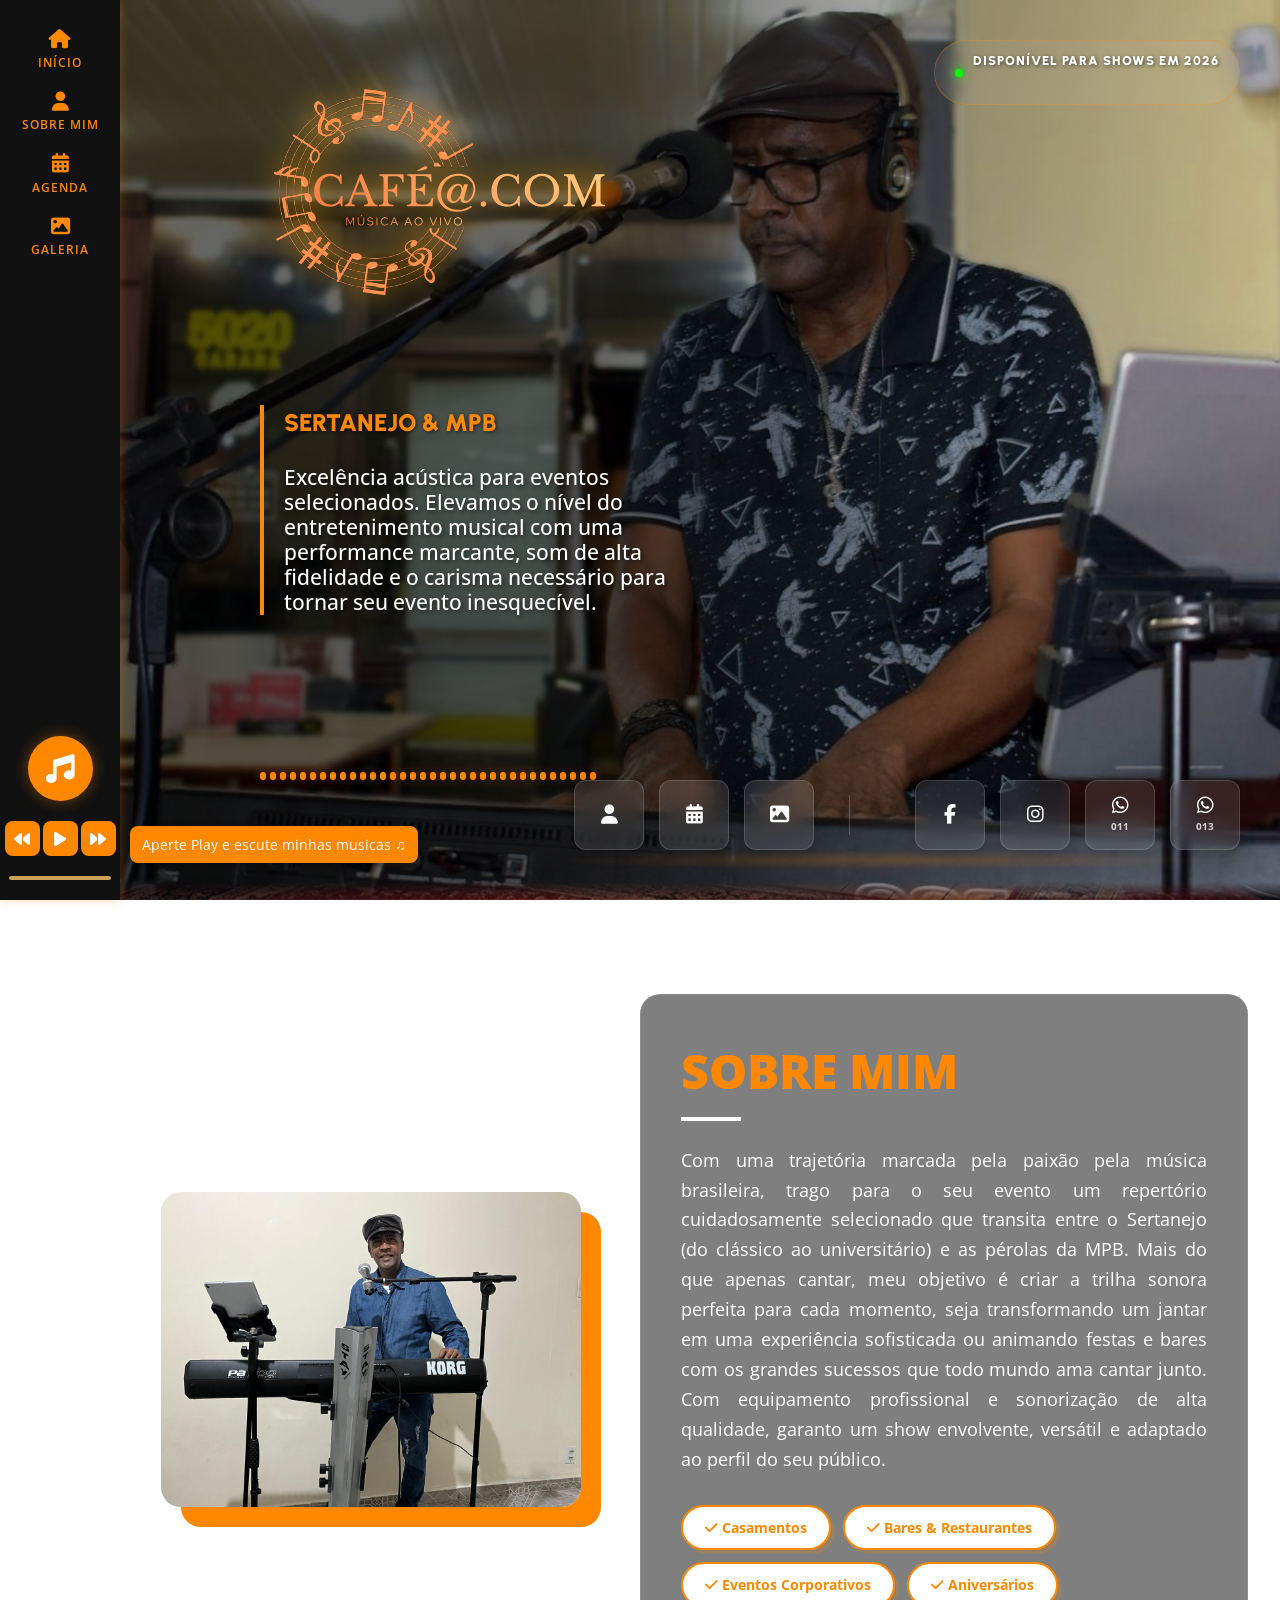
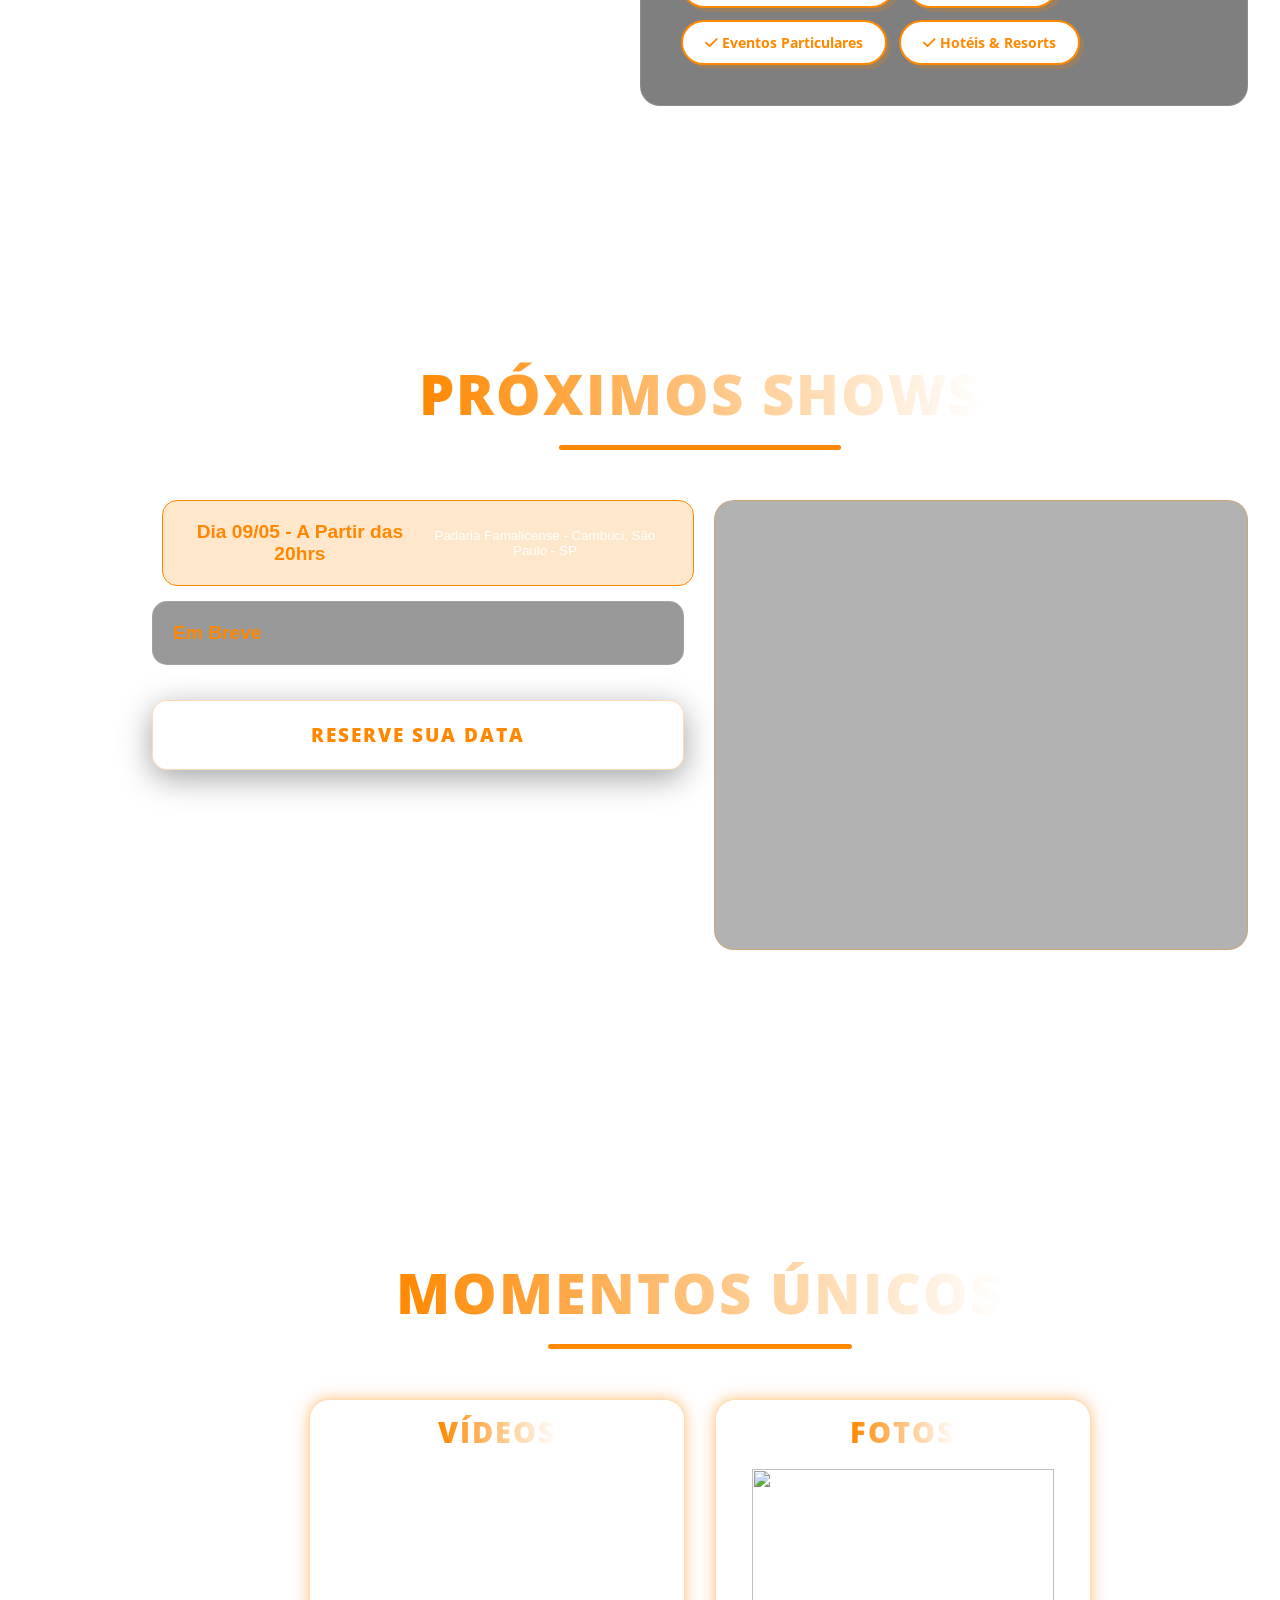
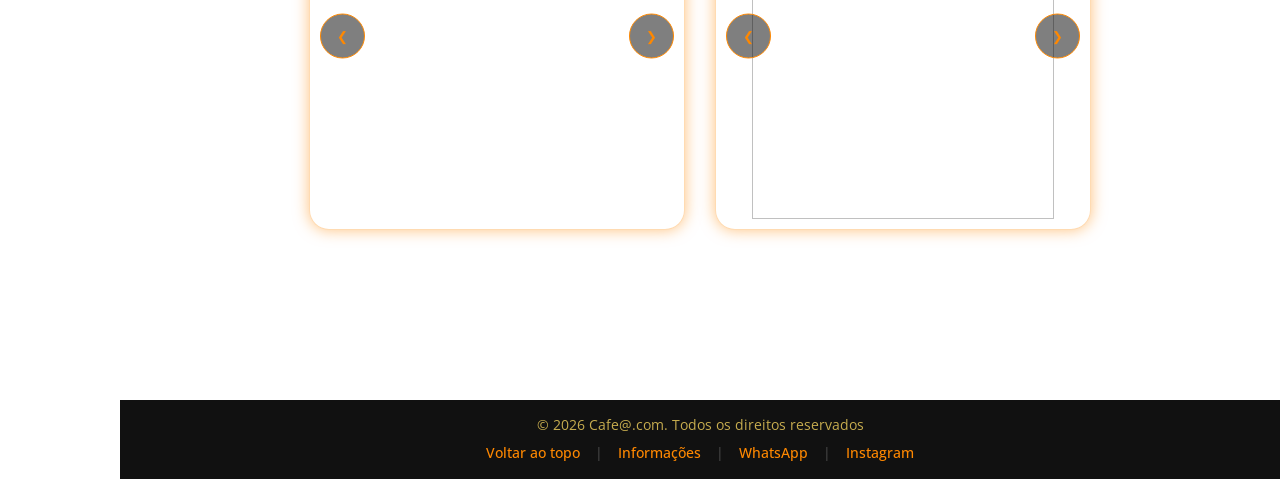
==== index.html @ 6bccb58b "Novo evento map" ====
<!doctype html>
<html lang="pt-br">
  <head>
    <meta charset="UTF-8" />
    <meta name="viewport" content="width=device-width, initial-scale=1.0" />

    <link
      rel="stylesheet"
      href="https://cdnjs.cloudflare.com/ajax/libs/font-awesome/6.5.0/css/all.min.css"
    />
    <link
      href="https://fonts.googleapis.com/css2?family=Open+Sans&family=Playfair+Display:wght@700&display=swap"
      rel="stylesheet"
    />
    <link
      href="https://fonts.googleapis.com/css2?family=Urbanist:wght@400;700&display=swap"
      rel="stylesheet"
    />
    <link rel="stylesheet" href="a.css" />
    <title>Cafe@.com</title>
  </head>

  <body>
    <button
      class="hamburger"
      onclick="document.querySelector('.sidebar').classList.toggle('active')"
    >
      <i class="fas fa-bars"></i>
    </button>

    <div class="message-balloon" id="musicMessage">
      Aperte Play e escute minhas musicas ♫
    </div>

    <nav class="sidebar">
      <ul>
        <li>
          <a href="#hero" class="nav-inicio"
            ><i class="fas fa-home icon"></i><span class="text">Início</span></a
          >
        </li>
        <li>
          <a href="#sobre" class="nav-sobre"
            ><i class="fas fa-user icon"></i
            ><span class="text">Sobre mim</span></a
          >
        </li>
        <li>
          <a href="#agenda" class="nav-agenda"
            ><i class="fas fa-calendar-alt icon"></i
            ><span class="text">Agenda</span></a
          >
        </li>
        <li>
          <a href="#galeria" class="nav-galeria"
            ><i class="fas fa-image icon"></i
            ><span class="text">Galeria</span></a
          >
        </li>
      </ul>

      <div class="nav-player">
        <div class="music-indicator" onclick="togglePlayer()">
          <div id="musicBall" class="ball">
            <i class="fas fa-music"></i>
          </div>
        </div>
      </div>

      <div id="playerContainer">
        <audio id="player"></audio>
        <div class="controls">
          <button onclick="prevSong()"><i class="fas fa-backward"></i></button>
          <button id="playPauseBtn" onclick="playPause()">
            <i class="fas fa-play"></i>
          </button>
          <button onclick="nextSong()"><i class="fas fa-forward"></i></button>
        </div>
        <div class="progress">
          <div id="progress-bar" class="progress-bar"></div>
        </div>
      </div>
    </nav>

    <section id="hero" class="hero">
      <div id="titulo">
        <img src="Logo/1.svg" alt="Cafe@.com Logo" />
      </div>

      <div class="hero-tagline">
        <p>SERTANEJO & MPB</p>
        <span
          >Excelência acústica para eventos selecionados. Elevamos o nível do
          entretenimento musical com uma performance marcante, som de alta
          fidelidade e o carisma necessário para tornar seu evento
          inesquecível.</span
        >
      </div>

      <div class="status-card">
        <span class="status-dot"></span>
        <p>Disponível para shows em 2026</p>
      </div>

      <div class="visualizer-container">
        <div class="bar"></div>
        <div class="bar"></div>
        <div class="bar"></div>
        <div class="bar"></div>
        <div class="bar"></div>
        <div class="bar"></div>
        <div class="bar"></div>
        <div class="bar"></div>
        <div class="bar"></div>
        <div class="bar"></div>
        <div class="bar"></div>
        <div class="bar"></div>
        <div class="bar"></div>
        <div class="bar"></div>
        <div class="bar"></div>
        <div class="bar"></div>
        <div class="bar"></div>
        <div class="bar"></div>
        <div class="bar"></div>
        <div class="bar"></div>
        <div class="bar"></div>
        <div class="bar"></div>
        <div class="bar"></div>
        <div class="bar"></div>
        <div class="bar"></div>
        <div class="bar"></div>
        <div class="bar"></div>
        <div class="bar"></div>
        <div class="bar"></div>
        <div class="bar"></div>
        <div class="bar"></div>
        <div class="bar"></div>
        <div class="bar"></div>
        <div class="bar"></div>
      </div>

      <div class="hero-text"></div>
      <div class="overlay"></div>

      <div class="hero-nav-container">
        <div class="nav-group">
          <div class="nav-item">
            <span class="nav-tooltip">Conheça minha trajetória</span>
            <a href="#sobre" class="glass-btn"><i class="fas fa-user"></i></a>
          </div>
          <div class="nav-item">
            <span class="nav-tooltip">Confira as próximas datas</span>
            <a href="#agenda" class="glass-btn"
              ><i class="fas fa-calendar-alt"></i
            ></a>
          </div>
          <div class="nav-item">
            <span class="nav-tooltip">Veja fotos e vídeos</span>
            <a href="#galeria" class="glass-btn"
              ><i class="fas fa-image"></i
            ></a>
          </div>
        </div>

        <div class="nav-divider"></div>

        <div class="nav-group">
          <div class="nav-item">
            <span class="nav-tooltip">Acompanhe no Facebook</span>
            <a
              href="https://www.facebook.com/arlon.soares"
              target="_blank"
              rel="noopener noreferrer"
              class="glass-btn"
              ><i class="fab fa-facebook-f"></i
            ></a>
          </div>
          <div class="nav-item">
            <span class="nav-tooltip">Siga no Instagram</span>
            <a
              href="https://www.instagram.com/arlonsoares"
              target="_blank"
              rel="noopener noreferrer"
              class="glass-btn"
              ><i class="fab fa-instagram"></i
            ></a>
          </div>
          <div class="nav-item">
            <span class="nav-tooltip">Fale comigo SP </span>
            <a
              href="https://wa.me/5511982736545?text=Olá!%20Gostaria%20de%20solicitar%20um%20orçamento%20para%20contratar%20seus%20serviços%20musicais."
              target="_blank"
              rel="noopener noreferrer"
              class="glass-btn"
              ><i class="fab fa-whatsapp"></i>
              <span class="btn-label">011</span>
            </a>
          </div>
          <div class="nav-item">
            <span class="nav-tooltip">Fale comigo Baixada</span>
            <a
              href="https://wa.me/5513981945553?text=Olá!%20Gostaria%20de%20solicitar%20um%20orçamento%20para%20contratar%20seus%20serviços%20musicais."
              target="_blank"
              rel="noopener noreferrer"
              class="glass-btn"
            >
              <i class="fab fa-whatsapp"></i>
              <span class="btn-label">013</span>
            </a>
          </div>
        </div>
      </div>
    </section>

    <section id="sobre" class="info">
      <div class="info-container">
        <div class="info-image">
          <img src="Imagens/Cantor.jpg" alt="Cantor Café@.com" />
        </div>
        <div class="info-glass-card">
          <h2>Sobre mim</h2>
          <p>
            Com uma trajetória marcada pela paixão pela música brasileira, trago
            para o seu evento um repertório cuidadosamente selecionado que
            transita entre o Sertanejo (do clássico ao universitário) e as
            pérolas da MPB. Mais do que apenas cantar, meu objetivo é criar a
            trilha sonora perfeita para cada momento, seja transformando um
            jantar em uma experiência sofisticada ou animando festas e bares com
            os grandes sucessos que todo mundo ama cantar junto. Com equipamento
            profissional e sonorização de alta qualidade, garanto um show
            envolvente, versátil e adaptado ao perfil do seu público.
          </p>
          <div class="especialidades">
            <span><i class="fas fa-check"></i> Casamentos</span>
            <span><i class="fas fa-check"></i> Bares & Restaurantes</span>
            <span><i class="fas fa-check"></i> Eventos Corporativos</span>
            <span><i class="fas fa-check"></i> Aniversários</span>
            <span><i class="fas fa-check"></i> Eventos Particulares</span>
            <span><i class="fas fa-check"></i> Hotéis & Resorts</span>
          </div>
        </div>
      </div>
    </section>

    <section class="agenda" id="agenda">
      <h2 class="agenda-title">PRÓXIMOS SHOWS</h2>

      <div class="agenda-container">
        <div class="agenda-list">
          <button
            class="agenda-item active"
            data-link="https://www.google.com/maps/embed?pb=!1m18!1m12!1m3!1d1389.935996954663!2d-46.619907698147564!3d-23.56363184233597!2m3!1f0!2f0!3f0!3m2!1i1024!2i768!4f13.1!3m3!1m2!1s0x94ce596d1fb8c293%3A0x81d35b0a0feca2bb!2sPadaria%20Famalicense!5e1!3m2!1spt-BR!2sbr!4v1777992360953!5m2!1spt-BR!2sbr"
          >
            <span class="date">Dia 09/05 - A Partir das 20hrs</span>
            <span class="location">Padaria Famalicense - Cambuci, São Paulo - SP</span>
          </button>

          <button
            class="agenda-item"
            data-link=""
          >
            <span class="date">Em Breve</span>
            <span class="location"></span>
          </button>

          <a
            href="https://wa.me/5511982736545?text=Olá!%20Vi%20sua%20agenda%20no%20site%20e%20gostaria%20de%20verificar%20sua%20disponibilidade%20para%20um%20evento."
            target="_blank"
            class="agenda-cta-btn"
          >
            Reserve sua Data
          </a>
        </div>

        <div class="agenda-map">
          <iframe
            id="map-frame"
            src="https://www.google.com/maps/embed?pb=!1m18!1m12!1m3!1d18997.89125997588!2d-46.468151!3d-24.032787!2m3!1f0!2f0!3f0!3m2!1i1024!2i768!4f13.1!3m3!1m2!1s0x94ce21760bbf6ab1%3A0xf722b6f65046d5f0!2sGL%20Fernandes!5e1!3m2!1spt-BR!2sbr!4v1777788235040!5m2!1spt-BR!2sbr"
            style="border: 0"
            allowfullscreen=""
            loading="lazy"
          >
          </iframe>
        </div>
      </div>
    </section>

    <section class="galeria" id="galeria">
      <h2 class="agenda-title">Momentos Únicos</h2>

      <div class="galeria-grid">
        <div class="carrossel-container">
          <h3>VÍDEOS</h3>
          <div class="carrossel-track" id="track-video">
            <div class="carrossel-item video-desktop-only">
              <iframe
                src="https://www.youtube.com/embed/hVpp-ootDv0?si=l58WcOzMDt8F-OZq"
                frameborder="0"
                allowfullscreen
              ></iframe>
            </div>
            <div class="carrossel-item video-desktop-only">
              <iframe
                src="https://www.youtube.com/embed/64ComDPdqp0?si=1mvN6Bg63kR-w5bB"
                frameborder="0"
                allowfullscreen
              ></iframe>
            </div>
            <div class="carrossel-item">
              <iframe
                src="https://www.youtube.com/embed/qhejgdStIhY?si=qPfWKxad8-wcPmRF"
                frameborder="0"
                allowfullscreen
              ></iframe>
            </div>
            <div class="carrossel-item">
              <iframe
                src="https://www.youtube.com/embed/Y5U0m1WNmGI?si=GsxXTRyaPkW-9xpN"
                frameborder="0"
                allowfullscreen
              ></iframe>
            </div>
            <div class="carrossel-item">
              <iframe
                src="https://www.youtube.com/embed/lHc3K1RBdFM?si=PEKR1ELMGYOVPfDC"
                frameborder="0"
                allowfullscreen
              ></iframe>
            </div>
            <div class="carrossel-item">
              <iframe
                src="https://www.youtube.com/embed/qPFivm3_5Mk?si=oiyy3XondAfKkxsA"
                frameborder="0"
                allowfullscreen
              ></iframe>
            </div>
            <div class="carrossel-item">
              <iframe
                src="https://www.youtube.com/embed/WBEyxAiV0u8?si=IjIMvCYUTJpN2_lk"
                frameborder="0"
                allowfullscreen
              ></iframe>
            </div>
            <div class="carrossel-item">
              <iframe
                src="https://www.youtube.com/embed/IpuNNSVgRrI?si=Kgn5zTZxAXwkn-7e"
                frameborder="0"
                allowfullscreen
              ></iframe>
            </div>
          </div>
          <button class="prev" onclick="moveVideo(-1)">❮</button>
          <button class="next" onclick="moveVideo(1)">❯</button>
        </div>
        <div class="carrossel-container">
          <h3>FOTOS</h3>
          <div class="carrossel-track" id="track-foto">
            <div class="carrossel-item">
              <img src="https://i.ibb.co/nsH439tD/1-2.jpg" />
            </div>
            <div class="carrossel-item">
              <img src="https://i.ibb.co/j9RQRMS8/Cantor.jpg" />
            </div>
            <div class="carrossel-item">
              <img src="https://i.ibb.co/whqmRdCY/2.jpg" />
            </div>
            <div class="carrossel-item">
              <img src="https://i.ibb.co/p6wRZGmz/IMG-20260326-WA0026.jpg" />
            </div>
            <div class="carrossel-item">
              <img src="https://i.ibb.co/hxgWjRc2/IMG-20260326-WA0036.jpg" />
            </div>
            <div class="carrossel-item">
              <img src="https://i.ibb.co/yBp0pWCM/IMG-20260326-WA0042.jpg" />
            </div>
            <div class="carrossel-item">
              <img src="https://i.ibb.co/Zpwbzd1q/IMG-20260329-WA0009.jpg" />
            </div>
            <div class="carrossel-item">
              <img src="https://i.ibb.co/Y4MZnNRr/IMG-20260326-WA0016.jpg" />
            </div>
            <div class="carrossel-item">
              <img src="https://i.ibb.co/JFvvJPk8/IMG-20260326-WA0033.jpg" />
            </div>
            <div class="carrossel-item">
              <img src="https://i.ibb.co/hRZdnX78/DSC-0016.jpg" />
            </div>
          </div>

          <button class="prev" onclick="moveFoto(-1)">❮</button>
          <button class="next" onclick="moveFoto(1)">❯</button>
        </div>
      </div>
    </section>

    <footer class="footer">
      <p>&copy; 2026 Cafe@.com. Todos os direitos reservados</p>
      <div class="footer-links">
        <a href="#hero">Voltar ao topo</a>
        <a href="#sobre">Informações</a>
        <a
          href="https://wa.me/5511982736545?text=Olá!%20Gostaria%20de%20solicitar%20um%20orçamento%20para%20contratar%20seus%20serviços%20musicais."
          target="_blank"
          rel="noopener noreferrer"
          >WhatsApp</a
        >
        <a
          href="https://www.instagram.com/arlonsoares"
          target="_blank"
          rel="noopener noreferrer"
        >
          Instagram</a
        >
      </div>
    </footer>

    <a href="#hero" class="back-to-top" id="backToTop">
      <i class="fas fa-arrow-up"></i>
      <span class="back-text">Início</span>
    </a>

    <script src="a.js"></script>
    <script>
      function togglePlayer() {
        const container = document.getElementById("playerContainer");
        container.style.display =
          container.style.display === "block" ? "none" : "block";
      }
    </script>
  </body>
</html>
---- a.css ----
/* ============================================================
   1. RESET E CONFIGURAÇÕES GERAIS
   (Margens, fontes do corpo, cores globais)
   ============================================================ */
* {
  margin: 0;
  padding: 0;
  box-sizing: border-box;
}

body {
  margin: 0;
  padding: 0;
  background: url("../Imagens/Fundo.png") no-repeat top center fixed;
  background-size: cover;
  overflow-x: hidden;
  font-family: "Open Sans", sans-serif;
  font-size: 16px;
  line-height: 1.5;
  z-index: 99;
}

/* ============================================================
   2. CABEÇALHO (HEADER) E NAVEGAÇÃO
   (Logo, menus, links da navbar)
   ============================================================ */

.hero {
  height: 100vh;
  margin-top: 0 !important; 
  margin-left: 120px;
  background: url("../Imagens/1.2.JPG") no-repeat center center;
  background-size: cover;
  display: flex;
  justify-content: center;
  align-items: center;
  position: relative;
  z-index: 10;
  -webkit-mask-image: linear-gradient(
    to bottom,
    rgba(0, 0, 0, 0.5) 80%,
    transparent 100%
  );
  mask-image: linear-gradient(to bottom, black 98%, transparent 100%);
}

.hero-nav-container {
  position: absolute;
  bottom: 50px;
  right: 40px;
  display: flex;
  align-items: center;
  gap: 20px;
  z-index: 20;
  left: auto;
  transform: none;
}

.hero-nav-container::after {
  content: "";
  position: absolute;
  bottom: -20px;
  width: 100%;
  height: 20px;
  background: radial-gradient(
    ellipse at center,
    rgba(255, 136, 0, 0.2) 0%,
    transparent 70%
  );
  z-index: -1;
}

.nav-group {
  display: flex;
  gap: 15px;
  margin-left: 30px;
}

.nav-divider {
  width: 1px;
  height: 40px;
  background: rgba(255, 255, 255, 0.2);
  margin: 0 15px;
  pointer-events: none;
}

.nav-item {
  position: relative;
  display: flex;
  justify-content: center;
  align-items: center;
}

.nav-tooltip {
  position: absolute;
  bottom: 85px;
  background: rgba(0, 0, 0, 0.7);
  color: #fff;
  padding: 5px 12px;
  border-radius: 5px;
  font-size: 0.9rem;
  font-weight: 600;
  white-space: nowrap;
  opacity: 0;
  transition: all 0.3s ease;
  pointer-events: none;
  border: 1px solid rgba(255, 136, 0, 0.5);
}

.nav-item:hover .nav-tooltip {
  opacity: 1;
  transform: translateY(-10px);
}

.glass-btn {
  width: 70px;
  height: 70px;
  display: flex !important;
  flex-direction: column;
  gap: 4px;
  justify-content: center;
  align-items: center;
  background: rgba(255, 255, 255, 0.1) !important;
  backdrop-filter: blur(12px);
  -webkit-backdrop-filter: blur(12px);
  border: 1px solid rgba(255, 255, 255, 0.15);
  box-shadow: 0 4px 15px rgba(0, 0, 0, 0.2);
  border-radius: 12px;
  color: #fff;
  text-decoration: none;
  font-size: 1.2rem;
  transition: all 0.4s cubic-bezier(0.175, 0.885, 0.32, 1.275);
  position: relative;
  z-index: 99;
  backface-visibility: hidden;
  perspective: 1000px;
  -webkit-font-smoothing: antialiased;
  transform: translateZ(0);
}

.glass-btn:hover {
  background: rgba(255, 136, 0, 0.3) !important;
  border-color: #ff8800;
  color: #ff8800;
  transform: scale(1.1) translateY(-5px);
  box-shadow: 0 10px 20px rgba(0, 0, 0, 0.4);
}

.btn-label {
  font-size: 10px;
  font-weight: bold;
  color: rgba(255, 255, 255, 0.8);
  text-transform: uppercase;
}

.glass-btn i {
  font-size: 1.2rem;
}

.status-card {
  position: absolute;
  top: 40px;
  right: 40px;
  background: rgba(255, 255, 255, 0.05);
  backdrop-filter: blur(10px);
  padding: 10px 20px;
  border-radius: 50px;
  border: 1px solid rgba(255, 136, 0, 0.3);
  display: flex;
  align-items: center;
  gap: 10px;
  z-index: 20;
}

.status-dot {
  width: 8px;
  height: 8px;
  background: #00ff00;
  border-radius: 50%;
  box-shadow: 0 0 10px #00ff00;
}

.status-card p {
  color: #fff;
  font-size: 0.8rem;
  margin: 0;
  text-transform: uppercase;
  letter-spacing: 1px;
}

.hero-tagline {
  max-width: 450px;
  position: absolute;
  top: 45%;
  left: 140px;
  z-index: 20;
  border-left: 4px solid #ff8800;
  padding-left: 20px;
}

.hero-tagline p {
  font-family: "Playfair Display", serif;
  font-size: 1.5rem;
  color: #ff8800;
  margin: 0;
  font-weight: 700;
}

.hero-tagline span {
  font-size: 1.3rem;
  color: #ffffff;
  line-height: 1.2 !important;
  font-weight: 500;
  margin-top: 5px;
  display: block;
  text-align: left;
  text-shadow: 2px 2px 4px rgba(0, 0, 0, 0.5);
}

.visualizer-container {
  position: absolute;
  left: 140px;
  bottom: 120px;
  display: flex;
  align-items: flex-end;
  gap: 4px;
  height: 80px;
  z-index: 0;
}

.bar {
  width: 6px;
  height: 8px;
  background: #ff8800;
  border-radius: 3px;
  transition: height 0.15s ease;
  box-shadow: 0 0 10px rgba(255, 136, 0, 0.3);
}

@keyframes bounce {
  from {
    height: 5px;
  }
  to {
    height: 40px;
  }
}

#titulo {
  position: absolute;
  left: 140px;
  top: 0px;
  z-index: 10;
  width: clamp(280px, 30vw, 500px);
  height: auto;
  margin-top: 0;
  animation: aparecertitulo 2s ease-in-out forwards;
}

#titulo img {
  width: 100%;
  height: auto;
}

@keyframes aparecertitulo {
  0% {
    opacity: 0;
    transform: scale(0.9) translateY(20px);
    filter: drop-shadow(0 0 0px orange);
  }
  100% {
    opacity: 1;
    transform: scale(1) translateY(0);
    filter: drop-shadow(0 0 15px orange);
  }
}

.hero h1 {
  font-family: "Urbanist", sans-serif;
  font-weight: 900;
  font-size: 3rem;
  margin-bottom: 1rem;
  text-shadow: 2px 2px 6px rgba(0, 0, 0, 0.7);
  color: #f4d35e;
}

.hero p {
  font-family: "Urbanist", sans-serif;
  font-weight: 900;
  margin-bottom: 1.5rem;
  text-shadow: 1px 1px 4px rgba(0, 0, 0, 0.6);
}

.hero-text {
  position: relative;
  max-width: 600px;
  padding: 2rem;
  text-align: left;
}

.hero::before {
  content: "";
  position: absolute;
  inset: 0;
  background: linear-gradient(
    to right,
    rgba(0, 0, 0, 0.6) 40%,
    rgba(0, 0, 0, 0) 100%
  );
}

.hero .overlay {
  position: relative;
  max-width: 600px;
  padding: 2rem;
  text-align: left;
}

.sidebar {
  position: fixed;
  top: 0;
  left: 0px;
  width: 120px;
  height: 100vh;
  background: #111;
  z-index: 100;
  display: flex;
  flex-direction: column;
  padding: 20px 0;
  animation: pulseGlow 1s infinite alternate;
  box-sizing: border-box;
  box-shadow: 0 0 10px rgba(255, 136, 0, 0.3);
  transition: all 0.5s ease;
  z-index: 1000 !important;
}

.sidebar ul {
  list-style: none;
  padding: 0;
  margin: 0;
  flex: 1;
  display: flex;
  flex-direction: column;
  justify-content: flex-start;
}

.sidebar li {
  margin: 0px 0;
}

.sidebar a {
  text-decoration: none;
  font-weight: 600;
  font-size: 0.9rem;
  color: #ff8800;
  display: flex;
  flex-direction: column;
  align-items: center;
  gap: 5px;
  padding: 10px 5px;
  transition: all 0.3s ease;
  text-align: center;
}

.sidebar a:hover {
  background: rgba(255, 136, 0, 0.1);
  color: #ffaa33;
}

.sidebar a:hover .icon,
.sidebar a:hover .text {
  transform: scale(1.1);
}

.icon {
  font-size: 1.2rem;
  transition: transform 0.3s ease;
}

.text {
  font-size: 0.75rem;
  text-transform: uppercase;
  letter-spacing: 1px;
}

.nav-player {
  display: flex;
  flex-direction: column;
  align-items: center;
  gap: 20px;
  padding: 20px 10px;
}

.visualizer-container {
  position: absolute;
  left: 140px;
  bottom: 120px;
  display: flex;
  align-items: flex-end;
  gap: 4px;
  height: 80px;
  z-index: 15;
}

.bar {
  width: 6px;
  height: 8px;
  background: #ff8800;
  border-radius: 3px;
  transition: height 0.15s ease;
}

/* ============================================================
   3. CONTEÚDO PRINCIPAL (MAIN / SECTIONS)
   (Banners, seções de texto, imagens do meio)
   ============================================================ */

.message-balloon {
  position: fixed;
  left: 130px;
  bottom: 37px;
  background: #ff8800;
  color: #fff;
  padding: 8px 12px;
  border-radius: 8px;
  font-size: 14px;
  box-shadow: 0 2px 6px rgba(0, 0, 0, 0.3);
  transition: opacity 0.3s ease;
  z-index: 11;
}

.message-balloon.hidden {
  opacity: 0;
  pointer-events: none;
}

.info,
.agenda,
.galeria {
  min-height: 100vh;
  margin-left: 120px;
  display: flex;
  flex-direction: column;
  justify-content: center;
  align-items: center;
  text-align: center;
  padding: 4rem 2rem;
  box-sizing: border-box;
  background: transparent;
}

.message-balloon {
  position: fixed;
  left: 130px;
  bottom: 37px;
  background: #ff8800;
  color: #fff;
  padding: 8px 12px;
  border-radius: 8px;
  z-index: 11;
}

.status-card {
  position: absolute;
  top: 40px;
  right: 40px;
  background: rgba(255, 255, 255, 0.05);
  backdrop-filter: blur(10px);
  padding: 10px 20px;
  border-radius: 50px;
  border: 1px solid rgba(255, 136, 0, 0.3);
}

.info-container {
  display: flex;
  flex-direction: row;
  align-items: center;
  gap: 50px;
  max-width: 1100px;
  width: 100%;
}

.info-image {
  flex: 1;
  display: flex;
  justify-content: center;
}

.info-image img {
  width: 100%;
  max-width: 420px;
  height: auto;
  border-radius: 20px;
  box-shadow: 20px 20px 0px #ff8800;
  display: block;
  object-fit: cover;
  transition: transform 0.3s ease;
}

.info-image img:hover {
  transform: scale(1.02);
}

.info-glass-card {
  flex: 1.2;
  text-align: left;
  padding: 40px;
  background: rgba(0, 0, 0, 0.5);
  backdrop-filter: blur(12px);
  -webkit-backdrop-filter: blur(12px);
  border-radius: 20px;
  border: 1px solid rgba(255, 255, 255, 0.1);
}

.info-glass-card h2 {
  font-size: 3rem;
  color: #ff8800;
  margin-bottom: 10px;
  font-weight: 800;
  text-transform: uppercase;
}

.info-glass-card h2::after {
  content: "";
  display: block;
  width: 60px;
  height: 4px;
  background: #fff;
  margin-top: 10px;
}

.info-glass-card p {
  font-size: 1.1rem;
  line-height: 1.7;
  color: #ffffff;
  margin-top: 25px;
  margin-bottom: 30px;
  font-weight: 400;
  text-align: justify;
}

.especialidades {
  display: flex;
  flex-wrap: wrap;
  gap: 12px;
}

.especialidades span {
  background: #fff;
  padding: 10px 22px;
  border-radius: 50px;
  font-size: 0.9rem;
  font-weight: bold;
  color: #ff8800;
  border: 2px solid #ff8800;
  box-shadow: 4px 4px 0px rgba(255, 136, 0, 0.2);
  transition: 0.3s;
  cursor: default;
}

.especialidades span:hover {
  background: #ff8800;
  color: #fff;
  transform: translateY(-3px);
}

.agenda-title {
  font-size: 3.5rem;
  font-weight: 900;
  text-transform: uppercase;
  background: linear-gradient(to right, #ff8800, #fff, #ff8800);
  background-size: 200% auto;
  -webkit-background-clip: text;
  -webkit-text-fill-color: transparent;
  animation: shine 4s linear infinite;
  text-align: center;
  margin-bottom: 50px;
  letter-spacing: 2px;
}

.agenda-title::after {
  content: "";
  display: block;
  width: 50%;
  height: 5px;
  background: #ff8800;
  margin: 10px auto 0;
  border-radius: 10px;
}

.agenda-container {
  display: flex;
  flex-direction: row;
  align-items: flex-start;
  gap: 30px;
  width: 100%;
  max-width: 1200px;
  margin: 0 auto;
}

.agenda-list {
  flex: 1;
  display: flex;
  flex-direction: column;
  gap: 15px;
}

.agenda-item {
  background: rgba(0, 0, 0, 0.4);
  backdrop-filter: blur(10px);
  border: 1px solid rgba(255, 255, 255, 0.1);
  border-radius: 15px;
  padding: 20px;
  display: flex;
  justify-content: space-between;
  align-items: center;
  cursor: pointer;
  transition: 0.3s;
  color: white;
  width: 100%;
}

.agenda-item:hover,
.agenda-item.active {
  background: rgba(255, 136, 0, 0.2);
  border-color: #ff8800;
  transform: translateX(10px);
}

.agenda-item .date {
  color: #ff8800;
  font-weight: bold;
  font-size: 1.2rem;
}

.agenda-footer {
  border: 1px dashed #ff8800;
  padding: 15px;
  border-radius: 15px;
  text-align: center;
  color: #fff;
  margin-top: 10px;
}

.agenda-map {
  flex: 1;
  height: 450px;
  background: rgba(0, 0, 0, 0.3);
  backdrop-filter: blur(10px);
  border-radius: 20px;
  border: 1px solid rgba(255, 136, 0, 0.3);
  overflow: hidden;
}

#map-frame {
  width: 100%;
  height: 100%;
  border: none;
}

.agenda-cta-btn {
  display: block;
  margin-top: 20px;
  padding: 20px;
  background: rgba(255, 255, 255, 0.05);
  backdrop-filter: blur(15px);
  -webkit-backdrop-filter: blur(15px);
  border: 1px solid rgba(255, 136, 0, 0.3);
  border-radius: 15px;
  color: #ff8800;
  text-align: center;
  text-decoration: none;
  font-size: 1.2rem;
  font-weight: 800;
  text-transform: uppercase;
  letter-spacing: 2px;
  transition: all 0.4s ease;
  box-shadow: 0 8px 32px 0 rgba(0, 0, 0, 0.37);
}

.agenda-cta-btn:hover {
  background: rgba(255, 136, 0, 0.2);
  border-color: #ff8800;
  color: #fff;
  transform: translateY(-5px);
  box-shadow: 0 0 20px rgba(255, 136, 0, 0.4);
  text-shadow: 0 0 8px rgba(255, 255, 255, 0.5);
}

.galeria h2,
.carrossel-container h3 {
  font-weight: 900;
  text-transform: uppercase;
  text-align: center;
  background: linear-gradient(to right, #ff8800, #fff, #ff8800);
  background-size: 200% auto;
  -webkit-background-clip: text;
  -webkit-text-fill-color: transparent;
  animation: shine 4s linear infinite;
  letter-spacing: 2px;
}

.galeria h2 {
  font-size: 3.5rem;
  margin-bottom: 30px;
}
.carrossel-container h3 {
  font-size: 1.8rem;
  margin-bottom: 15px;
}

.galeria-grid {
  display: flex;
  gap: 30px;
  justify-content: center;
  max-width: 1200px;
  margin: 0 auto;
  padding: 20px;
}

.carrossel-container {
  flex: 1;
  background: rgba(255, 255, 255, 0.05);
  backdrop-filter: blur(15px);
  border-radius: 20px;
  border: 1px solid rgba(255, 136, 0, 0.3);
  animation: none !important;
  box-shadow: 0 0 15px rgba(255, 136, 0, 0.5) !important;
  position: relative;
  max-width: 550px;
  width: 100%;
  margin: 0 auto;
  overflow: hidden;
  padding: 10px 0 10px 0;
  display: flex;
  flex-direction: column;
  align-items: center;
  box-sizing: border-box;
}


.carrossel-track {
  display: flex;
  width: 100%;
  transition: transform 0.6s cubic-bezier(0.4, 0, 0.2, 1);
  align-items: center;
}

.carrossel-item {
  min-width: 100%;
  width: 100%;
  flex-shrink: 0;
  display: flex;
  justify-content: center;
  align-items: center;
  box-sizing: border-box;
  padding: 0;
}

.carrossel-item iframe,
.carrossel-item img {
  width: 90%;
  max-width: 500px;
  height: 350px;
  border-radius: 15px;
  object-fit: cover;
}

.prev,
.next {
  position: absolute;
  top: 55%;
  transform: translateY(-50%);
  z-index: 10;
  background: rgba(0, 0, 0, 0.5);
  border: 1px solid #ff8800;
  color: #ff8800;
  width: 45px;
  height: 45px;
  border-radius: 50%;
  cursor: pointer;
  display: flex;
  align-items: center;
  justify-content: center;
  transition: all 0.3s ease;
}

.prev {
  left: 10px;
}
.next {
  right: 10px;
}

.prev:hover,
.next:hover {
  background: #ff8800;
  color: #fff;
  box-shadow: 0 0 20px #ff8800;
}
/* ============================================================
   4. COMPONENTES ESPECÍFICOS
   (Botões, formulários, cartões)
   ============================================================ */

.hamburger {
  display: none !important;
  position: fixed !important;
  top: 15px !important;
  right: 15px !important;
  width: 45px !important;
  height: 45px !important;
  z-index: 99999 !important;
  background: rgba(255, 136, 0, 0.9) !important;
  border-radius: 8px;
  align-items: center;
  justify-content: center;
  border: none;
  cursor: pointer !important;
  box-shadow: 0 4px 15px rgba(0, 0, 0, 0.3);
}

.glass-btn {
  width: 70px;
  height: 70px;
  display: flex !important;
  justify-content: center;
  align-items: center;
  background: rgba(255, 255, 255, 0.1) !important;
  backdrop-filter: blur(12px);
  border: 1px solid rgba(255, 255, 255, 0.15);
  border-radius: 12px;
  color: #fff;
  transition: all 0.4s cubic-bezier(0.175, 0.885, 0.32, 1.275);
}

.glass-btn:hover {
  background: rgba(255, 136, 0, 0.2) !important;
  transform: translateY(-5px);
  color: #ff8800;
}

.ball {
  width: 65px;
  height: 65px;
  background-color: #ff8800;
  border-radius: 50%;
  display: flex;
  justify-content: center;
  align-items: center;
  box-shadow: 0 0 15px rgba(255, 136, 0, 0.4);
  cursor: pointer;
  transform-origin: center center;
}

.ball i {
  color: white;
  font-size: 1.8rem;
}

.ball.playing {
  animation: spin 3s linear infinite !important;
}

@keyframes spin {
  from {
    transform: rotate(0deg);
  }
  to {
    transform: rotate(360deg);
  }
}

.controls {
  display: flex;
  gap: 3px;
  justify-content: center;
}

.controls button {
  width: 35px;
  height: 35px;
  background-color: #ff8800;
  border: none;
  border-radius: 8px;
  color: white;
  display: flex;
  justify-content: center;
  align-items: center;
  cursor: pointer;
  transition: transform 0.2s;
  padding: 0;
}

.controls button:hover {
  transform: scale(1.05);
  background-color: #ff9922;
}

.controls button i {
  font-size: 1rem;
}

.progress {
  width: 85%;
  height: 4px;
  background: rgb(204, 163, 86);
  border-radius: 10px;
  margin-left: auto;
  margin-right: auto;
  margin-top: 20px;
  overflow: hidden;
}

.progress-bar {
  height: 100%;
  background: #ff8800;
  width: 0%;
}

.back-to-top {
  position: fixed;
  right: 33px;
  bottom: 24px;
  width: 80px;
  height: 80px;
  background: rgba(255, 255, 255, 0.1);
  backdrop-filter: blur(12px);
  -webkit-backdrop-filter: blur(12px);
  border: 2px solid rgba(255, 136, 0, 0.6);
  border-radius: 50%;
  display: flex;
  flex-direction: column;
  justify-content: center;
  align-items: center;
  color: #ff8800;
  text-decoration: none;
  z-index: 1000;
  transition: all 0.4s cubic-bezier(0.175, 0.885, 0.32, 1.275);
  opacity: 0;
  visibility: hidden;
}

.back-to-top i {
  font-size: 1.6rem;
  margin-bottom: 4px;
}

.back-text {
  font-size: 0.75rem;
  text-transform: uppercase;
  font-weight: 800;
  letter-spacing: 1px;
}

.back-to-top.show {
  opacity: 1;
  visibility: visible;
  box-shadow: 0 0 20px rgba(255, 136, 0, 0.2);
}

.back-to-top:hover {
  background: rgba(255, 136, 0, 0.3);
  transform: scale(1.15);
  box-shadow: 0 0 30px rgba(255, 136, 0, 0.6);
  color: #ffffff;
}

/* ============================================================
   5. RODAPÉ (FOOTER)
   (Contatos, links inferiores, redes sociais)
   ============================================================ */

.footer {
  margin-left: 120px;
  background-color: #111;
  color: #f4d35e;
  padding: 15px 20px;
  display: flex;
  flex-direction: column;
  align-items: center;
  gap: 8px;
}

.footer p {
  margin: 0;
  font-size: 0.85rem;
  opacity: 0.8;
}

.footer-links {
  display: flex;
  flex-wrap: wrap;
  justify-content: center;
  gap: 15px;
}

.footer a {
  color: #ff8800;
  text-decoration: none;
  font-size: 0.85rem;
  font-weight: 500;
  transition: color 0.3s ease;
}

.footer a:hover {
  color: #ffaa33;
  text-decoration: underline;
}

.footer a:not(:last-child)::after {
  content: "|";
  margin-left: 15px;
  color: #444;
  text-decoration: none;
  display: inline-block;
}

/* ============================================================
   6. MEDIA QUERIES (RESPONSIVIDADE AJUSTADA)
   ============================================================ */

@media (max-width: 1024px) {
  html,
  body {
    overflow-x: hidden !important;
    position: relative;
    width: 100% !important;
  }

  section {
    margin-left: 0 !important;
    width: 100vw !important;
    padding: 0 !important;
  }

  .hero {
    background-position: 50% center !important;
    position: relative;
    width: 100vw !important;
    margin: 0 !important;
    left: 0 !important;
    right: 0 !important;
  }

  #titulo {
    position: absolute !important;
    top: 25px !important;
    left: 15px !important;
    width: 200px !important;
    max-width: none !important;
    min-width: 200px !important;
    height: auto !important;
    margin: 0 !important;
    z-index: 100 !important;
    transform: none !important;
  }

  #titulo img {
    width: 100% !important;
    max-width: 100% !important;
    height: auto !important;
    display: block !important;
    filter: drop-shadow(0 0 5px #ff8800)
      drop-shadow(0 0 15px rgba(255, 136, 0, 0.432)) !important;
  }

  .status-card {
    position: absolute !important;
    top: 15px !important;
    right: 70px !important;
    padding: 4px 10px !important;
    width: auto !important;
    height: auto !important;
    display: flex !important;
    align-items: center !important;
    gap: 6px !important;
    background: rgba(255, 255, 255, 0.1) !important;
    backdrop-filter: blur(8px);
    border-radius: 20px !important;
  }
  .status-card p {
    font-size: 10px !important;
    margin: 0 !important;
    padding: 0 !important;
    white-space: nowrap !important;
    color: #fff !important;
  }
  .status-card .status-dot {
    width: 6px !important;
    height: 6px !important;
    min-width: 6px !important;
  }

  .hero-tagline {
    position: absolute !important;
    top: 32% !important;
    left: 15px !important;
    max-width: 240px !important;
    z-index: 10;
  }

  .hero-tagline p {
    font-size: 1.3rem !important;
    line-height: 1.3 !important;
  }

  .hero-tagline span {
    font-size: 0.9rem !important;
  }

  .hero-nav-container {
    position: absolute !important;
    top: 50% !important;
    right: 10px !important;
    transform: translateY(-40%) !important;
    flex-direction: column !important;
    gap: 6px !important;
    z-index: 100;
  }

  .nav-group {
    flex-direction: column !important;
    gap: 8px !important;
  }

  .glass-btn {
    width: 45px !important;
    height: 45px !important;
    border-radius: 8px !important;
  }

  .glass-btn i {
    font-size: 0, 9rem !important;
  }

  .visualizer-container {
    left: 7px !important;
    bottom: 100px !important;
    transform: none !important;
    width: 70% !important;
  }
  .bar {
    width: 8px !important;
    background: #ff8800 !important;
    border-radius: 100px !important;
    transition:
      height 0,
      1s ease;
  }

  nav ul {
    width: 100% !important;
    padding: 0 !important;
    margin: 0 !important;
    list-style: none !important;
    display: flex !important;
    flex-direction: column !important;
    align-items: stretch !important; 
  }

  nav ul li {
    width: 100% !important;
    margin: 0 !important;
    padding: 0 !important;
    display: block !important;
  }


  nav ul li a {
    display: flex !important;
    flex-direction: column !important; 
    align-items: center !important;
    justify-content: center !important;
    width: 100% !important;
    padding: 15px 0 !important; 
    margin: 0 !important;
    text-decoration: none !important;
    border-radius: 0 !important; 
  }


  nav ul li a.active, 
  nav ul li a:hover {
    background-color: rgba(255, 136, 0, 0.2) !important;
    border-left: 4px solid #ff8800 !important; 
  }

  .sidebar {
    display: flex !important;
    position: fixed !important;
    top: 0 !important;
    left: -120px !important;
    width: 120px !important;
    height: 100vh !important;
    z-index: 2000 !important;
    transition: left 0.4s ease-in-out !important;
    visibility: visible !important;
  }
  .sidebar.active {
    left: 0 !important;
  }
  .sidebar ul {
    flex: none !important;
    margin: 0 !important;
    padding: 0 !important;
    display: flex !important;
    flex-direction: column !important;
    align-items: center !important;
  }
  .nav-player {
    margin-top: 200px !important;
    display: flex !important;
    flex-direction: column !important;
    align-items: center !important;
  }
  #musicMessage {
    display: none !important;
  }

  .info-container {
    display: flex !important;
    flex-direction: column !important;
    align-items: center !important;
    gap: 30px !important;
    padding: 20px !important;
  }

  .info-image {
    width: 100% !important;
    display: flex;
    justify-content: center;
  }

  .info-image img {
    width: 90% !important;
    max-width: 350px !important;
    height: auto !important;
    border-radius: 20px !important;
    border: 2px solid #ff8800;
    box-shadow: 0 0 15px rgba(255, 136, 0, 0.3);
  }

  .info-glass-card {
    width: 100% !important;
    padding: 25px !important;
    margin: 0 !important;
  }

  .info-glass-card h2 {
    font-size: 1.8rem !important;
    text-align: center;
    color: #ff8800;
  }

  .info-glass-card p {
    font-size: 1rem !important;
    line-height: 1.6 !important;
    text-align: justify;
    margin-bottom: 20px !important;
  }
  .especialidades {
    display: grid !important;
    grid-template-columns: 1fr 1fr !important;
    gap: 10px !important;
    justify-items: start;
  }

  .especialidades span {
    font-size: 0.55rem !important;
    white-space: nowrap;
  }

  .agenda-title,
  .galeria .agenda-title {
    font-size: 1.8rem !important;
    margin-bottom: 20px !important;
    letter-spacing: 1px !important;
    text-align: center !important;
  }

  .agenda-container {
    display: flex !important;
    flex-direction: column !important;
    gap: 20px !important;
    padding: 0 15px !important;
  }

  .agenda-list {
    width: 100% !important;
    order: 1 !important;
    display: flex !important;
    flex-direction: column !important;
    gap: 15px !important;
    margin-bottom: 20px !important;
  }

  .agenda-item {
    width: 100% !important;
    padding: 15px !important;
    display: flex !important;
    flex-direction: column !important;
    align-items: flex-start !important;
    text-align: left !important;
    border-radius: 12px !important;
    background: rgba(255, 255, 255, 0.03) !important;
    backdrop-filter: blur(8px) !important;
    border: 1px solid rgba(255, 255, 255, 0.1) !important;
    transition: 0.3s;
  }

  .agenda-item.active {
    border-color: #ff8800 !important;
    background: rgba(255, 136, 0, 0.1) !important;
    box-shadow: 0 0 15px rgba(255, 136, 0, 0.2);
  }

  .agenda-item .date {
    font-weight: bold !important;
    color: #ff8800 !important;
    font-size: 1.1rem !important;
    margin-bottom: 5px !important;
  }

  .agenda-item .location {
    font-size: 0.9rem !important;
    color: #ddd !important;
  }
  .agenda-map {
    width: 100% !important;
    height: 250px !important;
    order: 2 !important;
    border-radius: 20px !important;
    overflow: hidden !important;
    background: rgba(255, 255, 255, 0.05) !important;
    backdrop-filter: blur(10px) !important;
    -webkit-backdrop-filter: blur(10px) !important;
    border: 2px solid rgba(255, 136, 0, 0.5) !important;
    animation: neon-pulse-map 2s infinite alternate ease-in-out !important;
  }

  #map-frame {
    width: 100% !important;
    height: 100% !important;
  }

  .agenda-cta-btn {
    width: 100% !important;
    margin-top: 15px !important;
    padding: 18px !important;
    display: block !important;
    text-align: center !important;
    text-decoration: none !important;
    background: rgba(255, 136, 0, 0.15) !important;
    backdrop-filter: blur(12px) !important;
    -webkit-backdrop-filter: blur(12px) !important;
    border: 1px solid rgba(255, 136, 0, 0.4) !important;
    border-radius: 12px !important;
    color: #ff8800 !important;
    font-weight: bold !important;
    font-size: 1.1rem !important;
    text-transform: uppercase !important;
    letter-spacing: 1px !important;
    box-shadow:
      inset 0 0 10px rgba(255, 255, 255, 0.05),
      0 5px 15px rgba(0, 0, 0, 0.3) !important;

    transition: all 0.3s ease !important;
  }
  .agenda-cta-btn:active {
    transform: scale(0.98) !important;
    background: rgba(255, 136, 0, 0.25) !important;
  }
  .agenda-item.active,
  .agenda-cta-btn {
    animation: neon-pulse-button 1s infinite alternate ease-in-out !important;
  }

  .galeria-grid {
    display: flex !important;
    flex-direction: column !important;
    gap: 40px !important;
    padding: 0 10px !important;
  }

  .carrossel-item {
    min-width: 100% !important;
    padding: 0 5px;
    box-sizing: border-box;
  }

  .carrossel-item iframe {
    width: 100% !important;
    height: 200px !important;
    border-radius: 15px;
    border: 1px solid rgba(255, 136, 0, 0.3);
  }

  .carrossel-item img {
    width: 100% !important;
    height: 300px !important;
    object-fit: cover !important;
    border-radius: 15px;
  }

  .carrossel-container button.prev,
  .carrossel-container button.next {
    background: rgba(0, 0, 0, 0.5) !important;
    backdrop-filter: blur(5px) !important;
    -webkit-backdrop-filter: blur(5px) !important;
    border: 1px solid rgba(255, 136, 0, 0.5) !important;
    color: #ff8800 !important;
    width: 40px !important;
    height: 40px !important;
    border-radius: 50% !important;
    top: 55% !important;
  }

  .carrossel-container h3 {
    font-size: 1.2rem !important;
    margin-bottom: 15px !important;
    color: #ff8800;
    text-align: center;
    letter-spacing: 2px;
  }

  .footer {
    display: block !important;
    width: 100vw !important;
    margin-left: calc(-50vw + 50%) !important;
    padding: 10px 0 10px 0 !important;
    background: #000 !important;
    border: none !important;
    text-align: center !important;
  }

  .footer p {
    display: block !important;
    width: 100% !important;
    margin: 0 0 10px 0 !important;
    padding: 0 !important;
    color: #ff8800 !important;
    font-size: 0.75rem !important;
    background: transparent !important;
    border: none !important;
  }

  .footer-links {
    display: inline-flex !important;
    flex-direction: row !important;
    flex-wrap: nowrap !important;
    justify-content: center !important;
    align-items: center !important;
    background: transparent !important;
    border: none !important;
    width: auto !important;
  }

  .footer-links a {
    display: inline !important;
    color: #ff4400 !important;
    font-size: 0.7rem !important;
    text-decoration: none !important;
    padding: 0 5px !important;
    background: none !important;
    border: none !important;
    box-shadow: none !important;
    white-space: nowrap !important;
  }

  .footer-links a:not(:last-child)::after {
    content: "|" !important;
    margin-left: 10px !important;
    color: #333 !important;
  }
  @media (max-width: 1024px) {
    .video-desktop-only {
      display: none !important;
    }
  }
}

@media (max-width: 400px) {
  #titulo {
    width: 110px !important;
  }
  .glass-btn {
    width: 42px !important;
    height: 42px !important;
  }
  .hero-tagline {
    top: 25% !important;
    max-width: 220px !important;
  }
  .hamburger {
    display: flex !important;
    position: fixed !important;
    top: 15px !important;
    right: 15px !important;
    width: 45px !important;
    height: 45px !important;
    z-index: 99999 !important;
    background: rgba(255, 136, 0, 0.9) !important;
    border-radius: 8px;
    align-items: center;
    justify-content: center;
    border: none;
    cursor: pointer !important;
    box-shadow: 0 4px 15px rgba(0, 0, 0, 0.3);
  }
}

/* ============================================================
   7 ANIMAÇÕES
   ============================================================ */

@keyframes pulsar-status {
  0% {
    opacity: 1;
    transform: scale(1);
    box-shadow: 0 0 0 0 rgba(4, 255, 12, 0.7);
  }
  50% {
    opacity: 0.5;
    transform: scale(1.2);
    box-shadow: 0 0 8px 2px rgba(0, 255, 8, 0.5);
  }
  100% {
    opacity: 1;
    transform: scale(1);
    box-shadow: 0 0 0 0 rgba(0, 255, 8, 0);
  }
}

@keyframes pulseGlow {
  from {
    box-shadow: 0 0 10px rgba(255, 136, 0, 0.3);
  }
  to {
    box-shadow: 0 0 20px rgba(255, 136, 0, 0.7);
  }
}

@keyframes shine {
  to {
    background-position: 200% center;
  }
}
.status-dot {
  animation: pulsar-status 1s infinite ease-in-out !important;
}
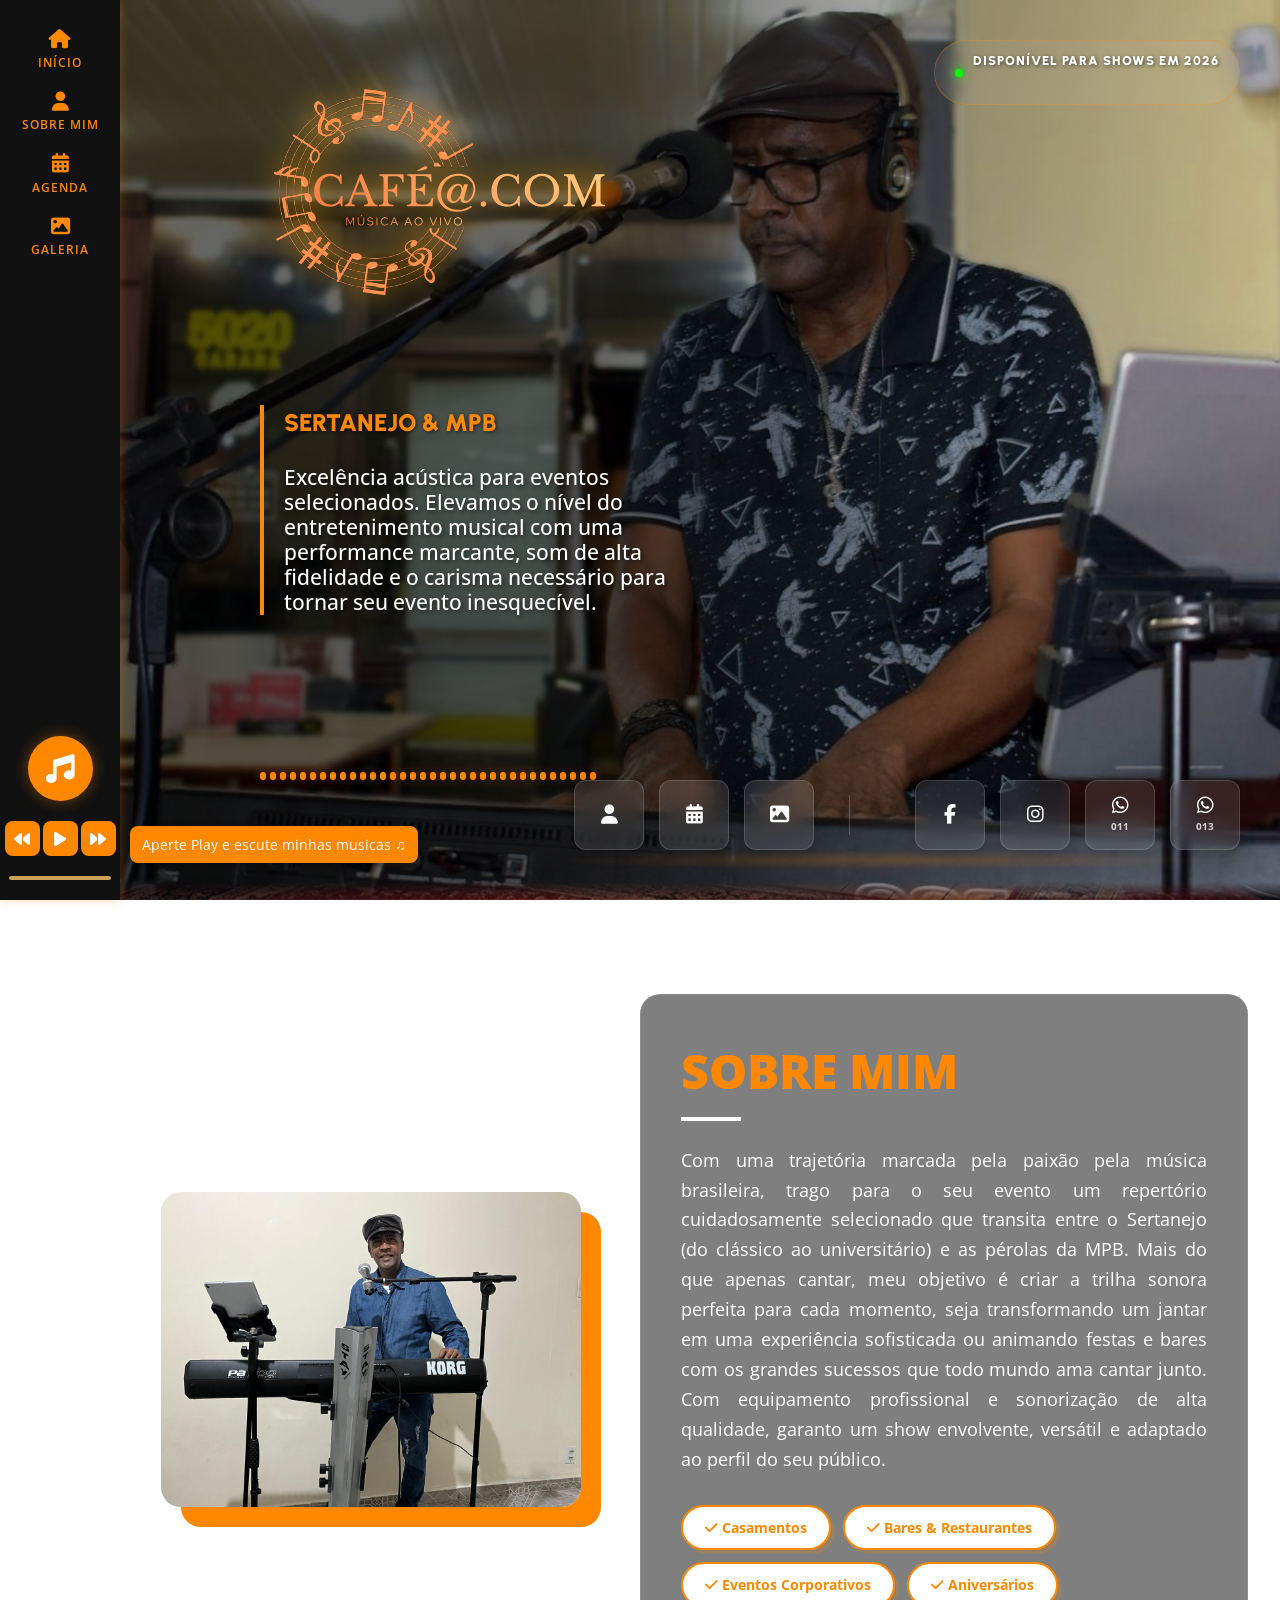
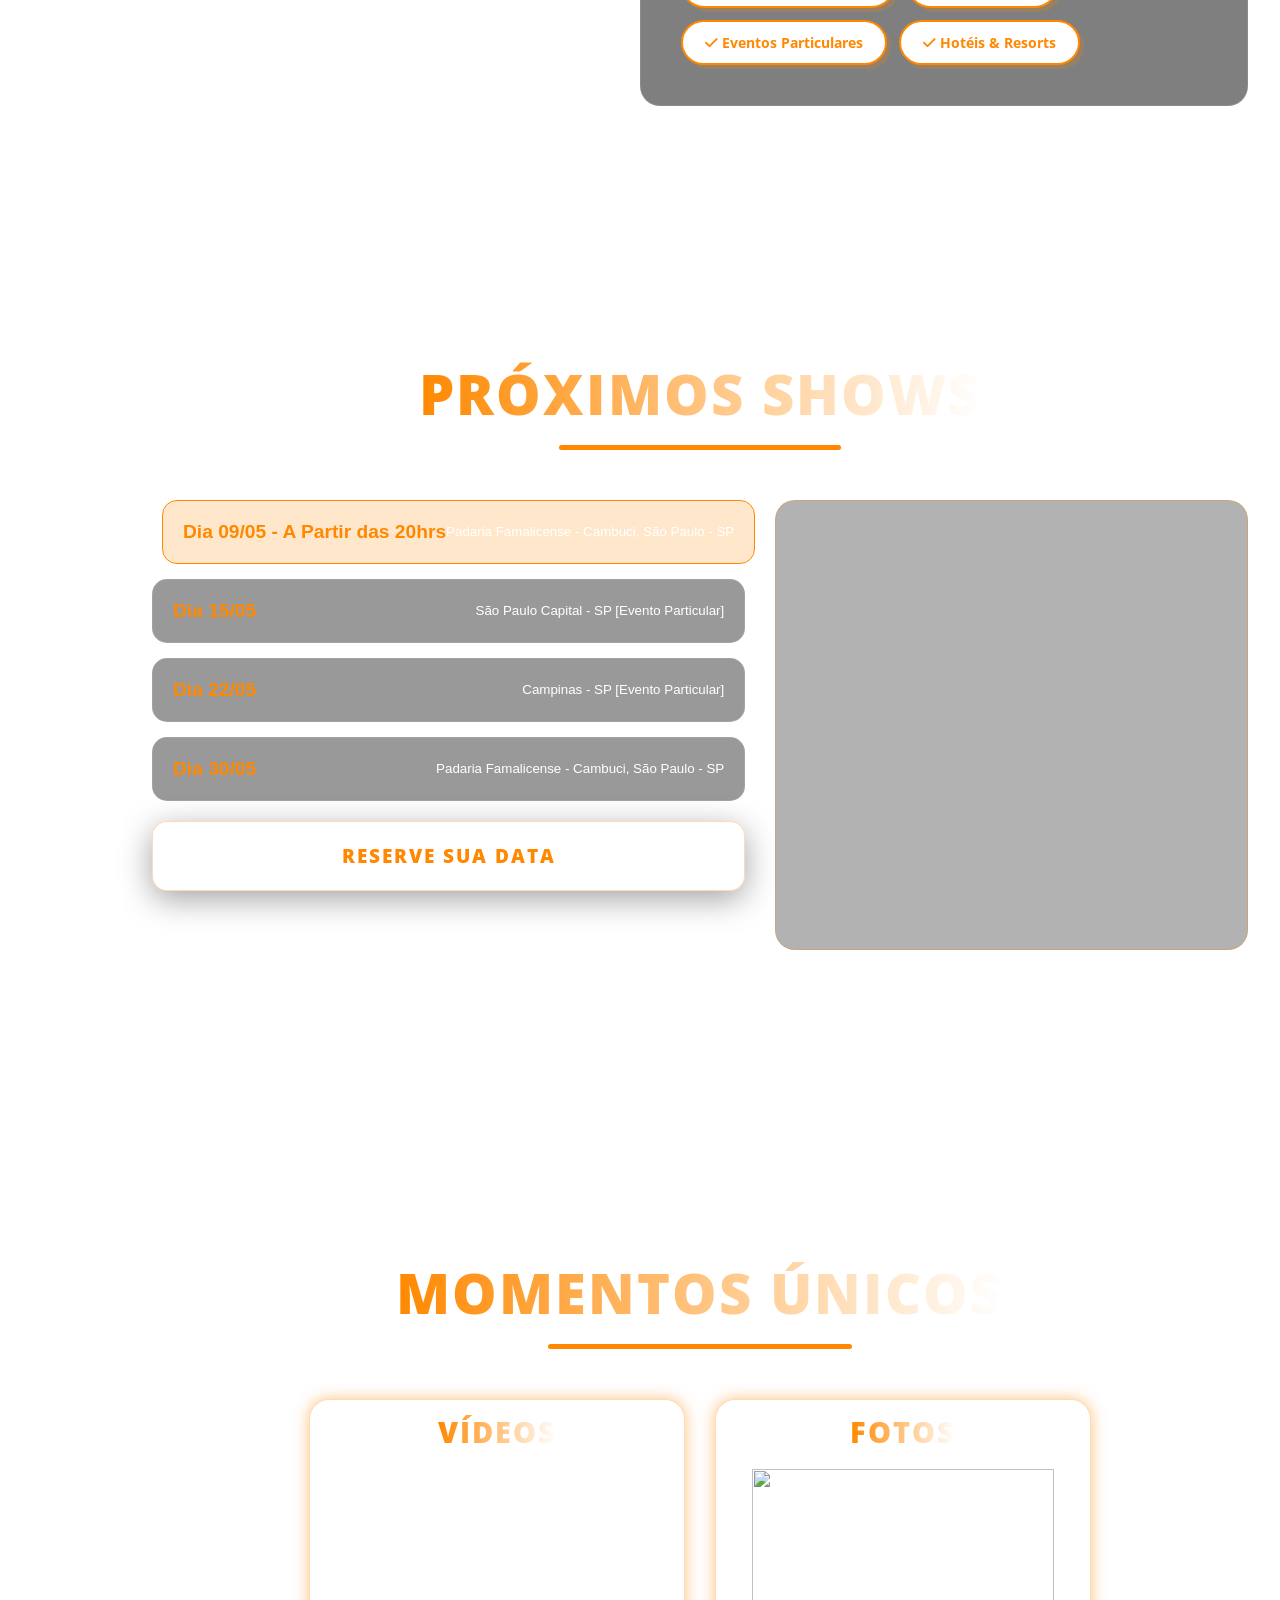
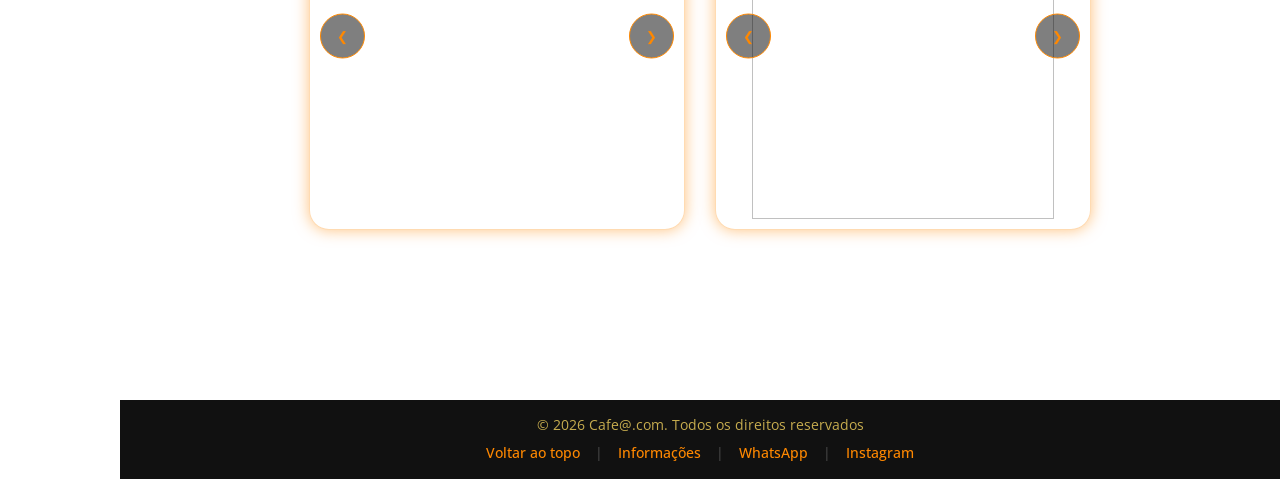
==== commit db0b4a5c: "eventos" ====
--- a/index.html
+++ b/index.html
@@ -246,36 +246,57 @@
       <h2 class="agenda-title">PRÓXIMOS SHOWS</h2>
 
       <div class="agenda-container">
-        <div class="agenda-list">
-          <button
-            class="agenda-item active"
-            data-link="https://www.google.com/maps/embed?pb=!1m18!1m12!1m3!1d1389.935996954663!2d-46.619907698147564!3d-23.56363184233597!2m3!1f0!2f0!3f0!3m2!1i1024!2i768!4f13.1!3m3!1m2!1s0x94ce596d1fb8c293%3A0x81d35b0a0feca2bb!2sPadaria%20Famalicense!5e1!3m2!1spt-BR!2sbr!4v1777992360953!5m2!1spt-BR!2sbr"
-          >
-            <span class="date">Dia 09/05 - A Partir das 20hrs</span>
-            <span class="location">Padaria Famalicense - Cambuci, São Paulo - SP</span>
-          </button>
-
-          <button
-            class="agenda-item"
-            data-link=""
-          >
-            <span class="date">Em Breve</span>
-            <span class="location"></span>
-          </button>
+        <div class="agenda-left-column">
+          <div class="agenda-list">
+            <button
+              class="agenda-item active"
+              data-link="https://www.google.com/maps/embed?pb=!1m18!1m12!1m3!1d1389.935996954663!2d-46.619907698147564!3d-23.56363184233597!2m3!1f0!2f0!3f0!3m2!1i1024!2i768!4f13.1!3m3!1m2!1s0x94ce596d1fb8c293%3A0x81d35b0a0feca2bb!2sPadaria%20Famalicense!5e1!3m2!1spt-BR!2sbr!4v1777992360953!5m2!1spt-BR!2sbr"
+            >
+              <span class="date">Dia 09/05 - A Partir das 20hrs</span>
+              <span class="location">
+                Padaria Famalicense - Cambuci, São Paulo - SP</span
+              >
+            </button>
+            <button
+              class="agenda-item"
+              data-link="https://www.google.com/maps/embed?pb=!1m18!1m12!1m3!1d608971.530234508!2d-46.92562680093007!3d-23.682062134922095!2m3!1f0!2f0!3f0!3m2!1i1024!2i768!4f13.1!3m3!1m2!1s0x94ce448183a461d1%3A0x9ba94b08ff335bae!2zU8OjbyBQYXVsbywgU1A!5e1!3m2!1spt-BR!2sbr!4v1778066352161!5m2!1spt-BR!2sbr"
+            >
+              <span class="date">Dia 15/05</span>
+              <span class="location"
+                >São Paulo Capital - SP [Evento Particular]</span
+              >
+            </button>
+            <button
+              class="agenda-item"
+              data-link="https://www.google.com/maps/embed?pb=!1m18!1m12!1m3!1d306297.46560600505!2d-47.23304563403782!3d-22.892348903124972!2m3!1f0!2f0!3f0!3m2!1i1024!2i768!4f13.1!3m3!1m2!1s0x94c8c61de74b6325%3A0x17e53a6a2178c22a!2sCampinas%2C%20SP!5e1!3m2!1spt-BR!2sbr!4v1778066016238!5m2!1spt-BR!2sbr"
+            >
+              <span class="date">Dia 22/05</span>
+              <span class="location">Campinas - SP [Evento Particular]</span>
+            </button>
+
+            <button
+              class="agenda-item"
+              data-link="https://www.google.com/maps/embed?pb=!1m18!1m12!1m3!1d1389.935996954663!2d-46.619907698147564!3d-23.56363184233597!2m3!1f0!2f0!3f0!3m2!1i1024!2i768!4f13.1!3m3!1m2!1s0x94ce596d1fb8c293%3A0x81d35b0a0feca2bb!2sPadaria%20Famalicense!5e1!3m2!1spt-BR!2sbr!4v1777992360953!5m2!1spt-BR!2sbr"
+            >
+              <span class="date">Dia 30/05</span>
+              <span class="location">
+                Padaria Famalicense - Cambuci, São Paulo - SP</span
+              >
+            </button>
+          </div>
 
           <a
             href="https://wa.me/5511982736545?text=Olá!%20Vi%20sua%20agenda%20no%20site%20e%20gostaria%20de%20verificar%20sua%20disponibilidade%20para%20um%20evento."
             target="_blank"
             class="agenda-cta-btn"
-          >
-            Reserve sua Data
+            >Reserve sua Data
           </a>
         </div>
 
         <div class="agenda-map">
           <iframe
             id="map-frame"
-            src="https://www.google.com/maps/embed?pb=!1m18!1m12!1m3!1d18997.89125997588!2d-46.468151!3d-24.032787!2m3!1f0!2f0!3f0!3m2!1i1024!2i768!4f13.1!3m3!1m2!1s0x94ce21760bbf6ab1%3A0xf722b6f65046d5f0!2sGL%20Fernandes!5e1!3m2!1spt-BR!2sbr!4v1777788235040!5m2!1spt-BR!2sbr"
+            src="https://www.google.com/maps/embed?pb=!1m18!1m12!1m3!1d1389.935996954663!2d-46.619907698147564!3d-23.56363184233597!2m3!1f0!2f0!3f0!3m2!1i1024!2i768!4f13.1!3m3!1m2!1s0x94ce596d1fb8c293%3A0x81d35b0a0feca2bb!2sPadaria%20Famalicense!5e1!3m2!1spt-BR!2sbr!4v1777992360953!5m2!1spt-BR!2sbr"
             style="border: 0"
             allowfullscreen=""
             loading="lazy"
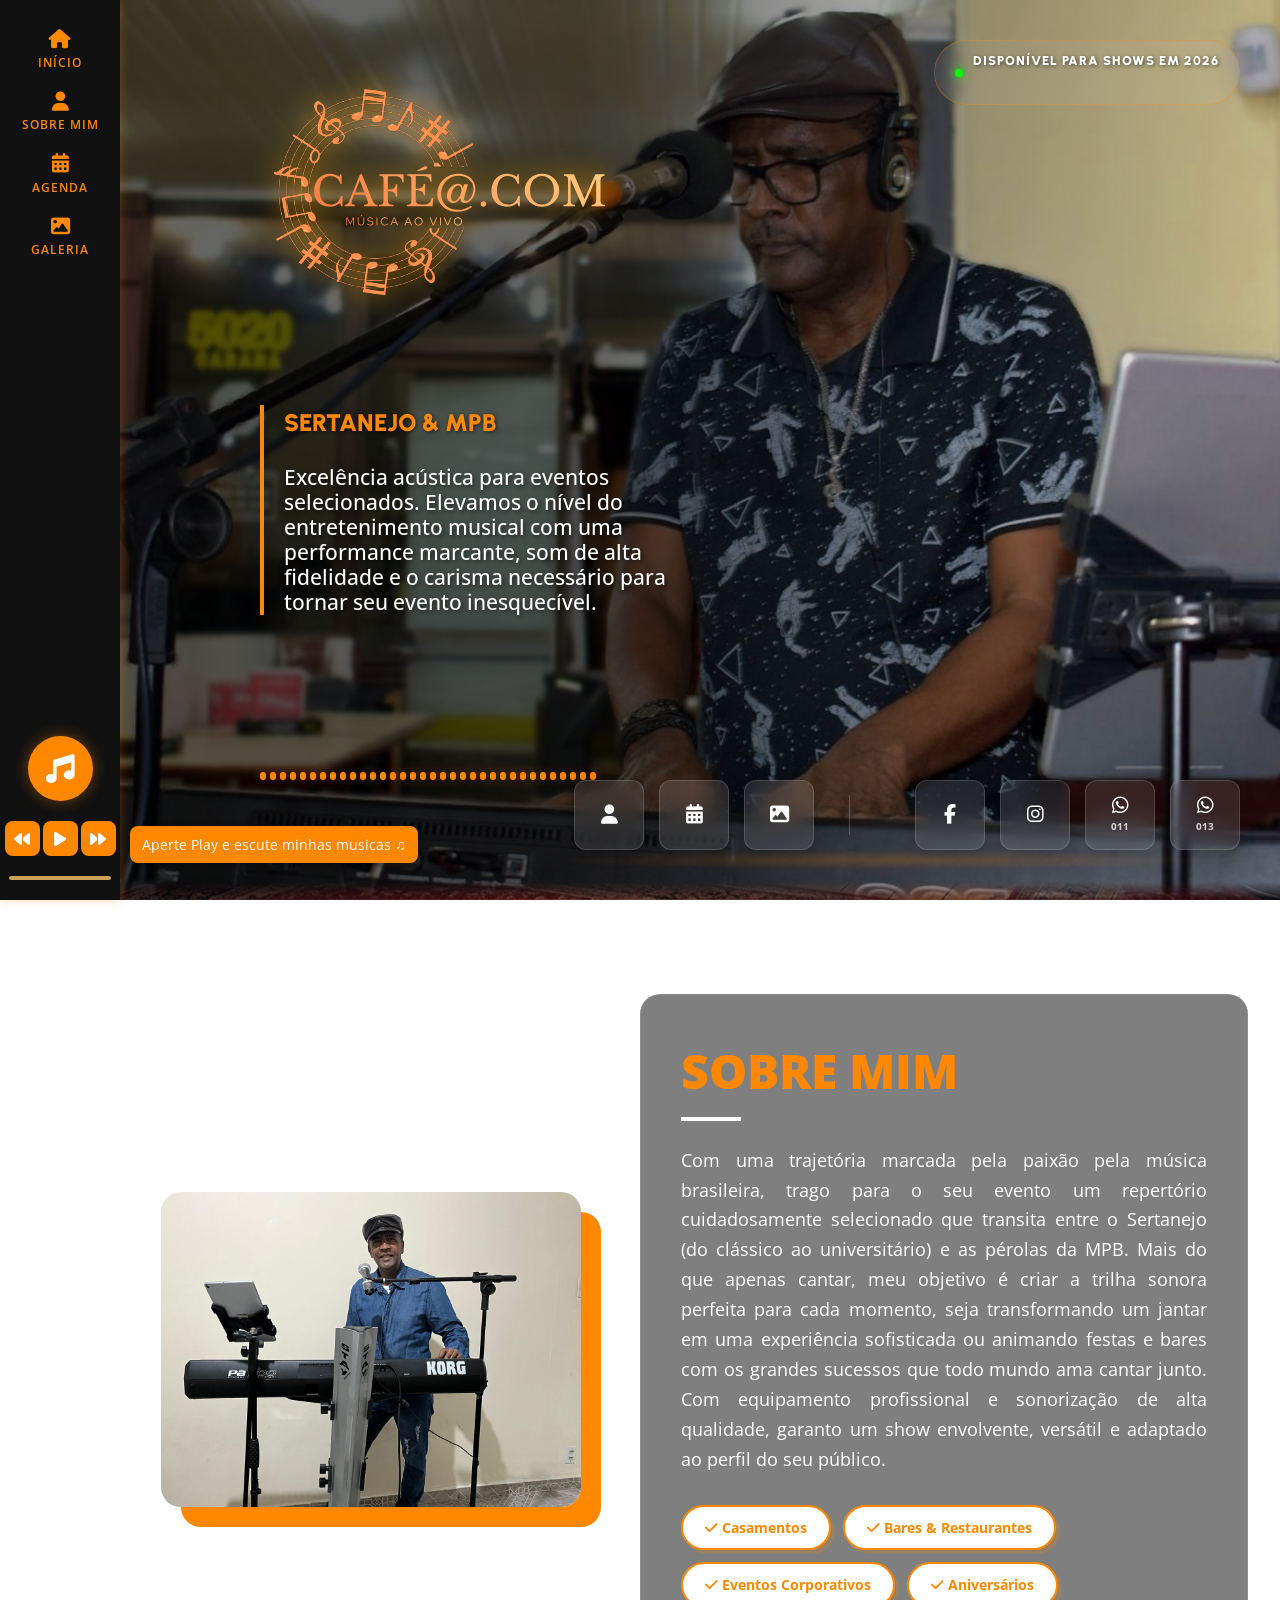
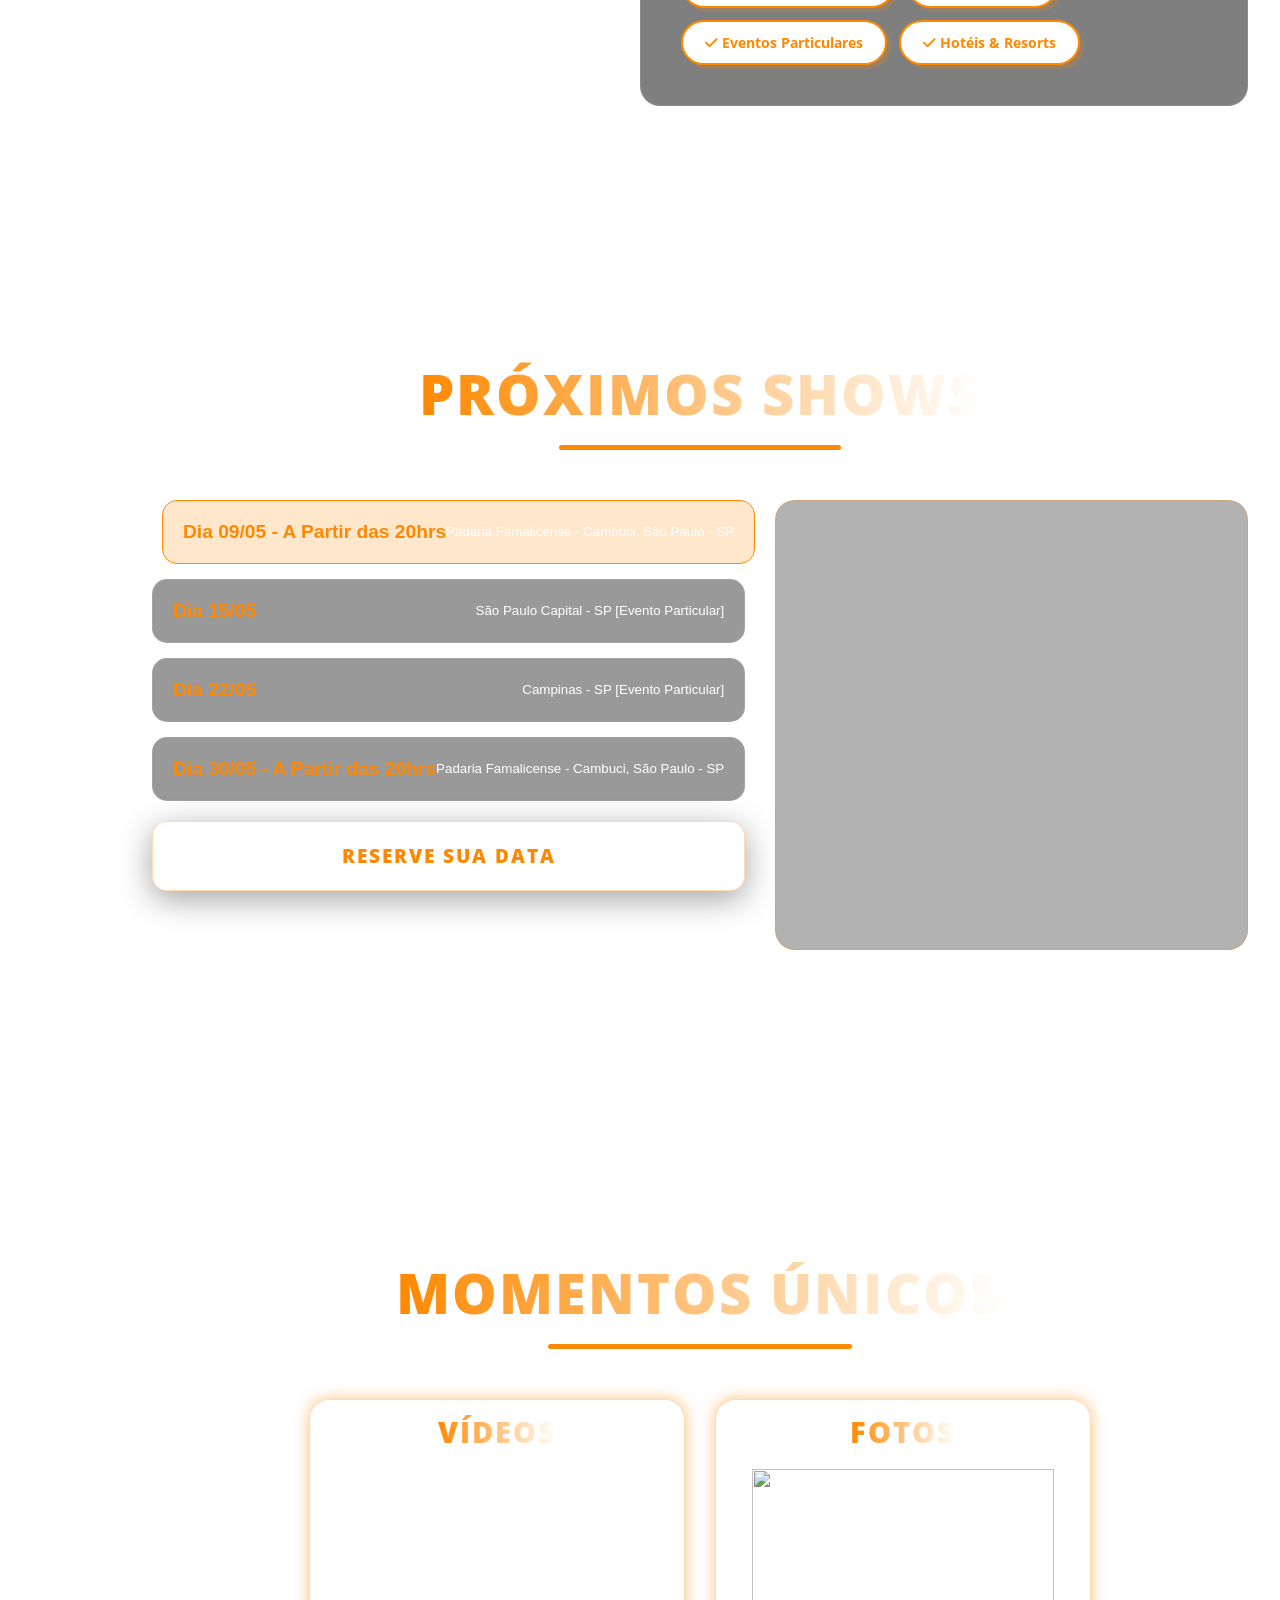
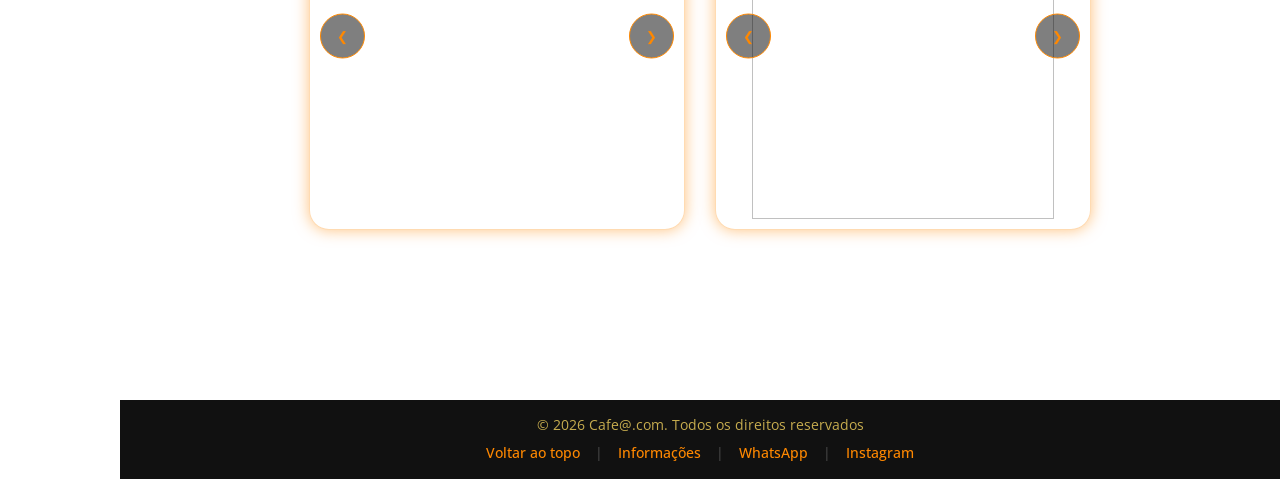
==== commit 83af1c9b: "eventos" ====
--- a/index.html
+++ b/index.html
@@ -278,7 +278,7 @@
               class="agenda-item"
               data-link="https://www.google.com/maps/embed?pb=!1m18!1m12!1m3!1d1389.935996954663!2d-46.619907698147564!3d-23.56363184233597!2m3!1f0!2f0!3f0!3m2!1i1024!2i768!4f13.1!3m3!1m2!1s0x94ce596d1fb8c293%3A0x81d35b0a0feca2bb!2sPadaria%20Famalicense!5e1!3m2!1spt-BR!2sbr!4v1777992360953!5m2!1spt-BR!2sbr"
             >
-              <span class="date">Dia 30/05</span>
+              <span class="date">Dia 30/05 - A Partir das 20hrs</span>
               <span class="location">
                 Padaria Famalicense - Cambuci, São Paulo - SP</span
               >
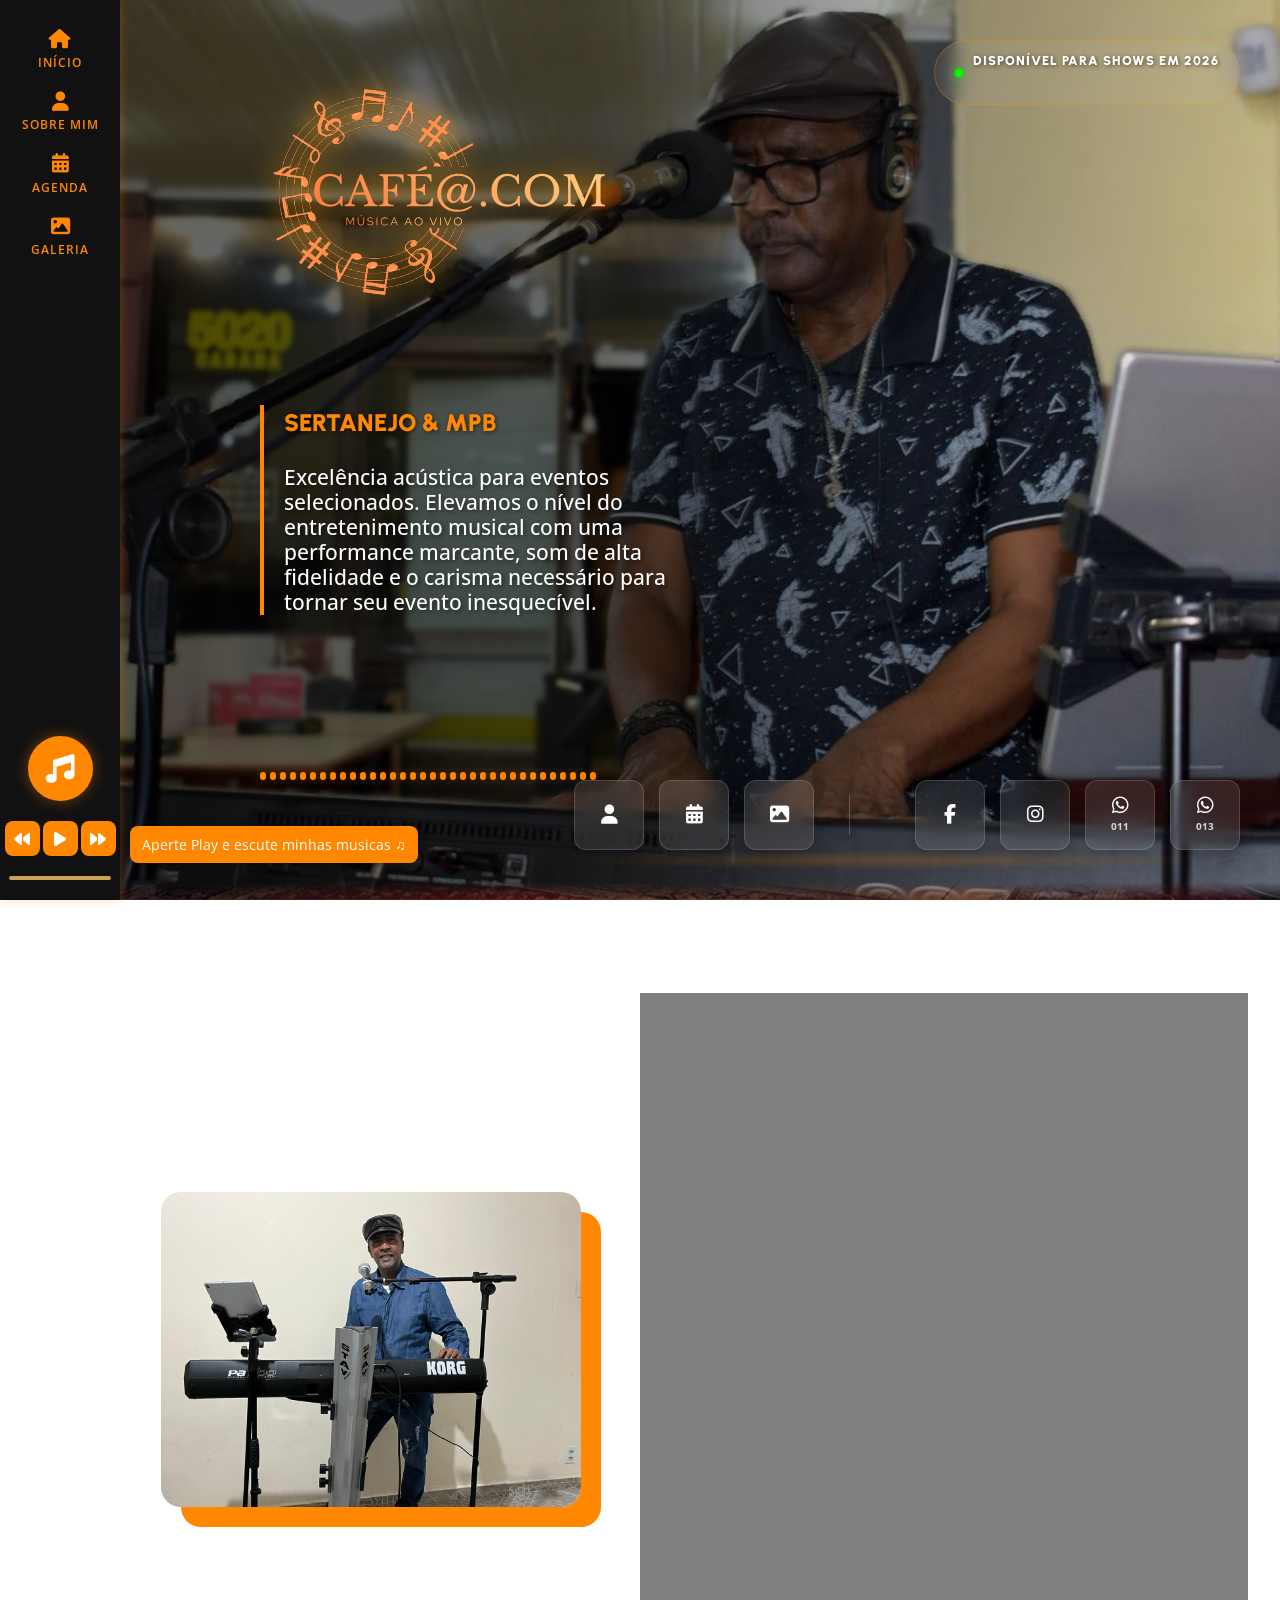
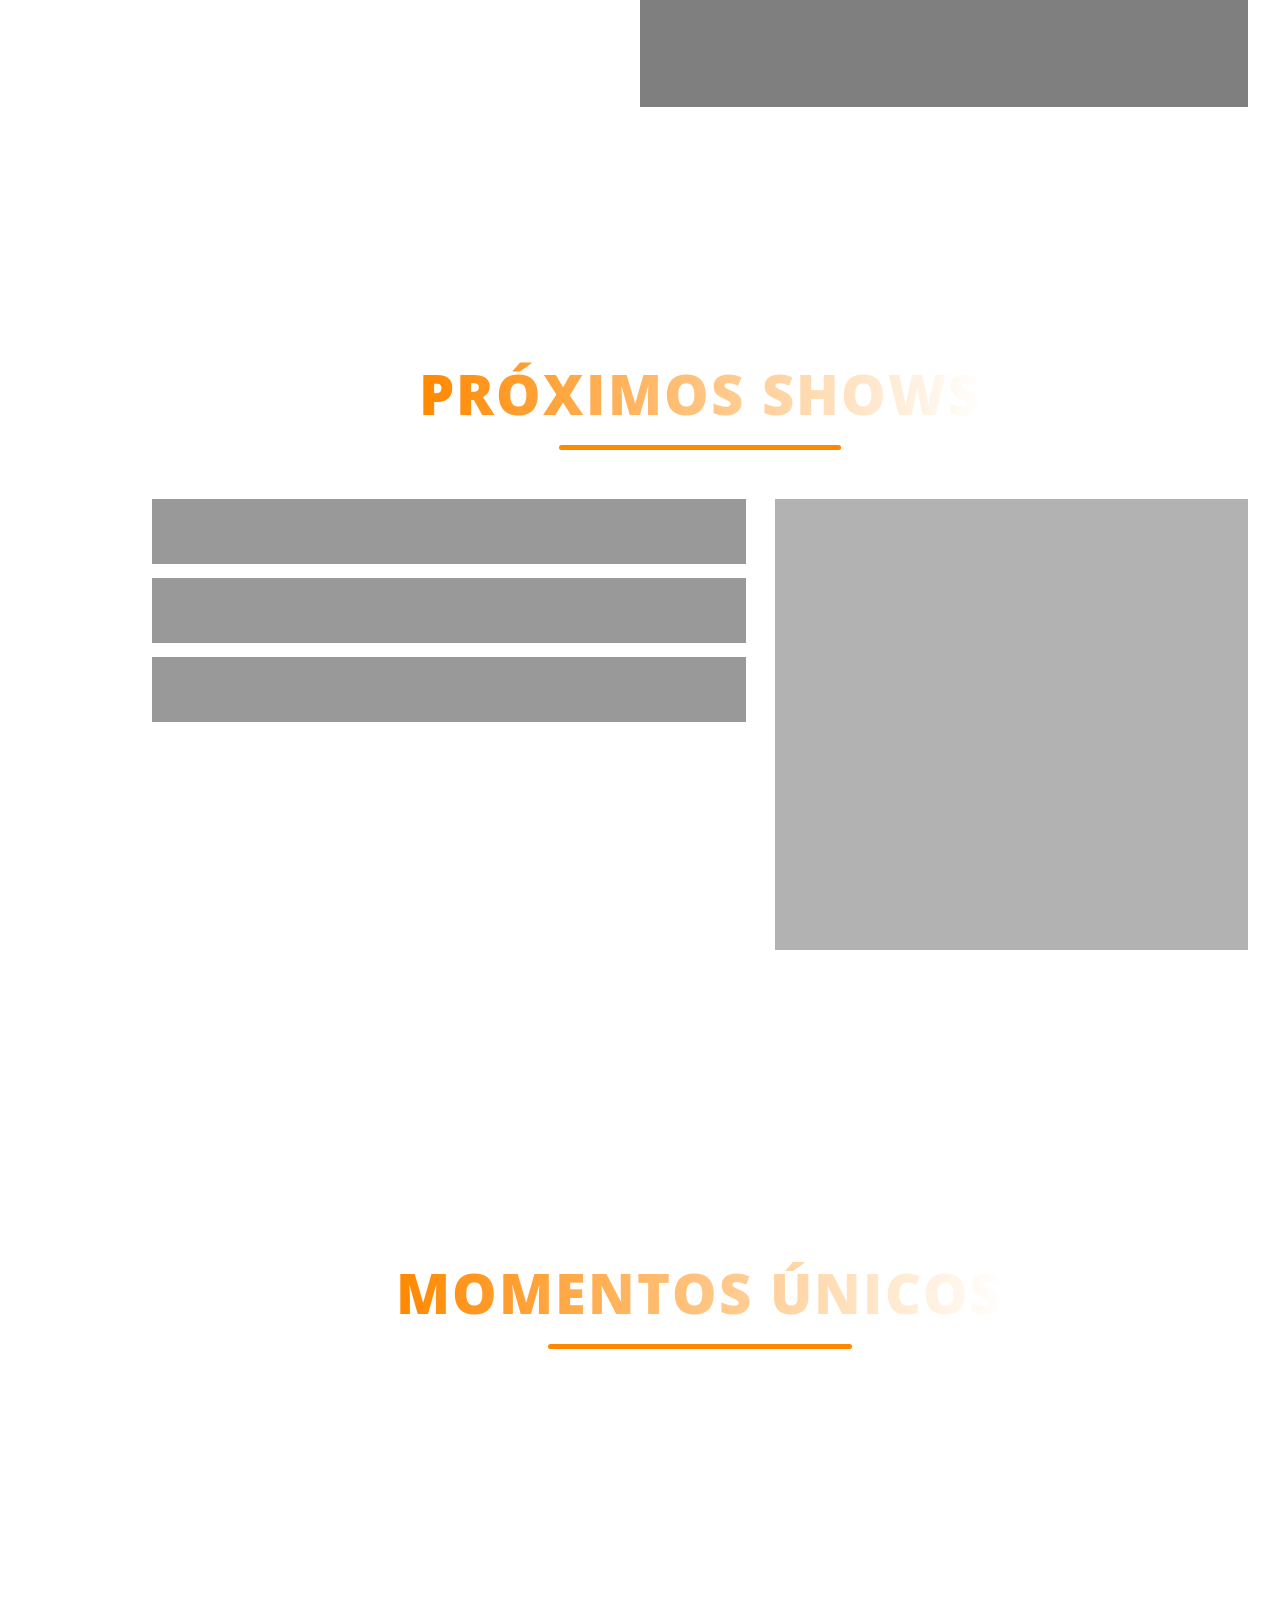
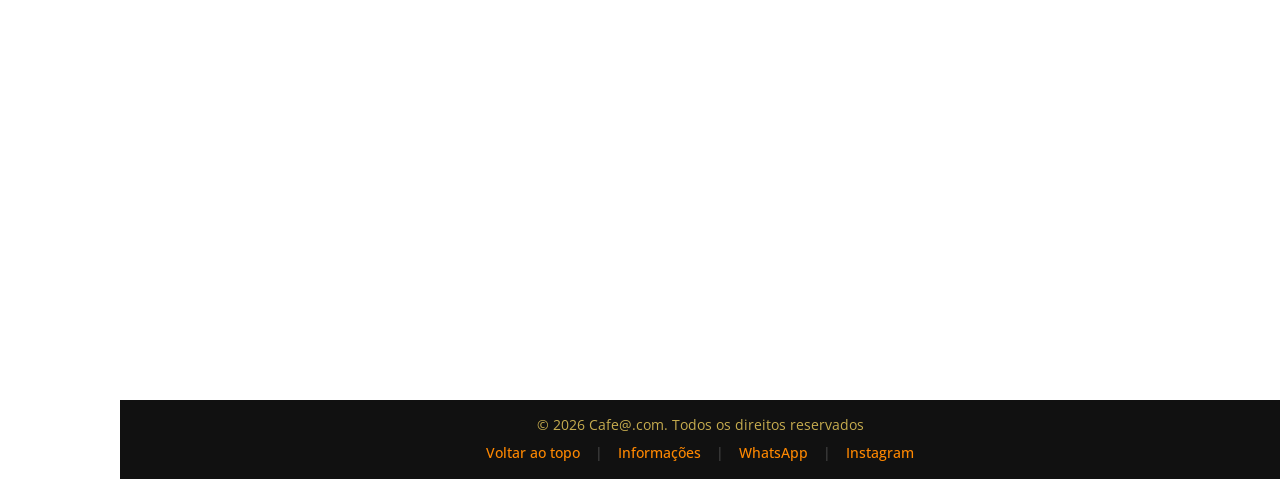
==== commit 7b4953b9: "." ====
--- a/index.html
+++ b/index.html
@@ -249,15 +249,6 @@
         <div class="agenda-left-column">
           <div class="agenda-list">
             <button
-              class="agenda-item active"
-              data-link="https://www.google.com/maps/embed?pb=!1m18!1m12!1m3!1d1389.935996954663!2d-46.619907698147564!3d-23.56363184233597!2m3!1f0!2f0!3f0!3m2!1i1024!2i768!4f13.1!3m3!1m2!1s0x94ce596d1fb8c293%3A0x81d35b0a0feca2bb!2sPadaria%20Famalicense!5e1!3m2!1spt-BR!2sbr!4v1777992360953!5m2!1spt-BR!2sbr"
-            >
-              <span class="date">Dia 09/05 - A Partir das 20hrs</span>
-              <span class="location">
-                Padaria Famalicense - Cambuci, São Paulo - SP</span
-              >
-            </button>
-            <button
               class="agenda-item"
               data-link="https://www.google.com/maps/embed?pb=!1m18!1m12!1m3!1d608971.530234508!2d-46.92562680093007!3d-23.682062134922095!2m3!1f0!2f0!3f0!3m2!1i1024!2i768!4f13.1!3m3!1m2!1s0x94ce448183a461d1%3A0x9ba94b08ff335bae!2zU8OjbyBQYXVsbywgU1A!5e1!3m2!1spt-BR!2sbr!4v1778066352161!5m2!1spt-BR!2sbr"
             >
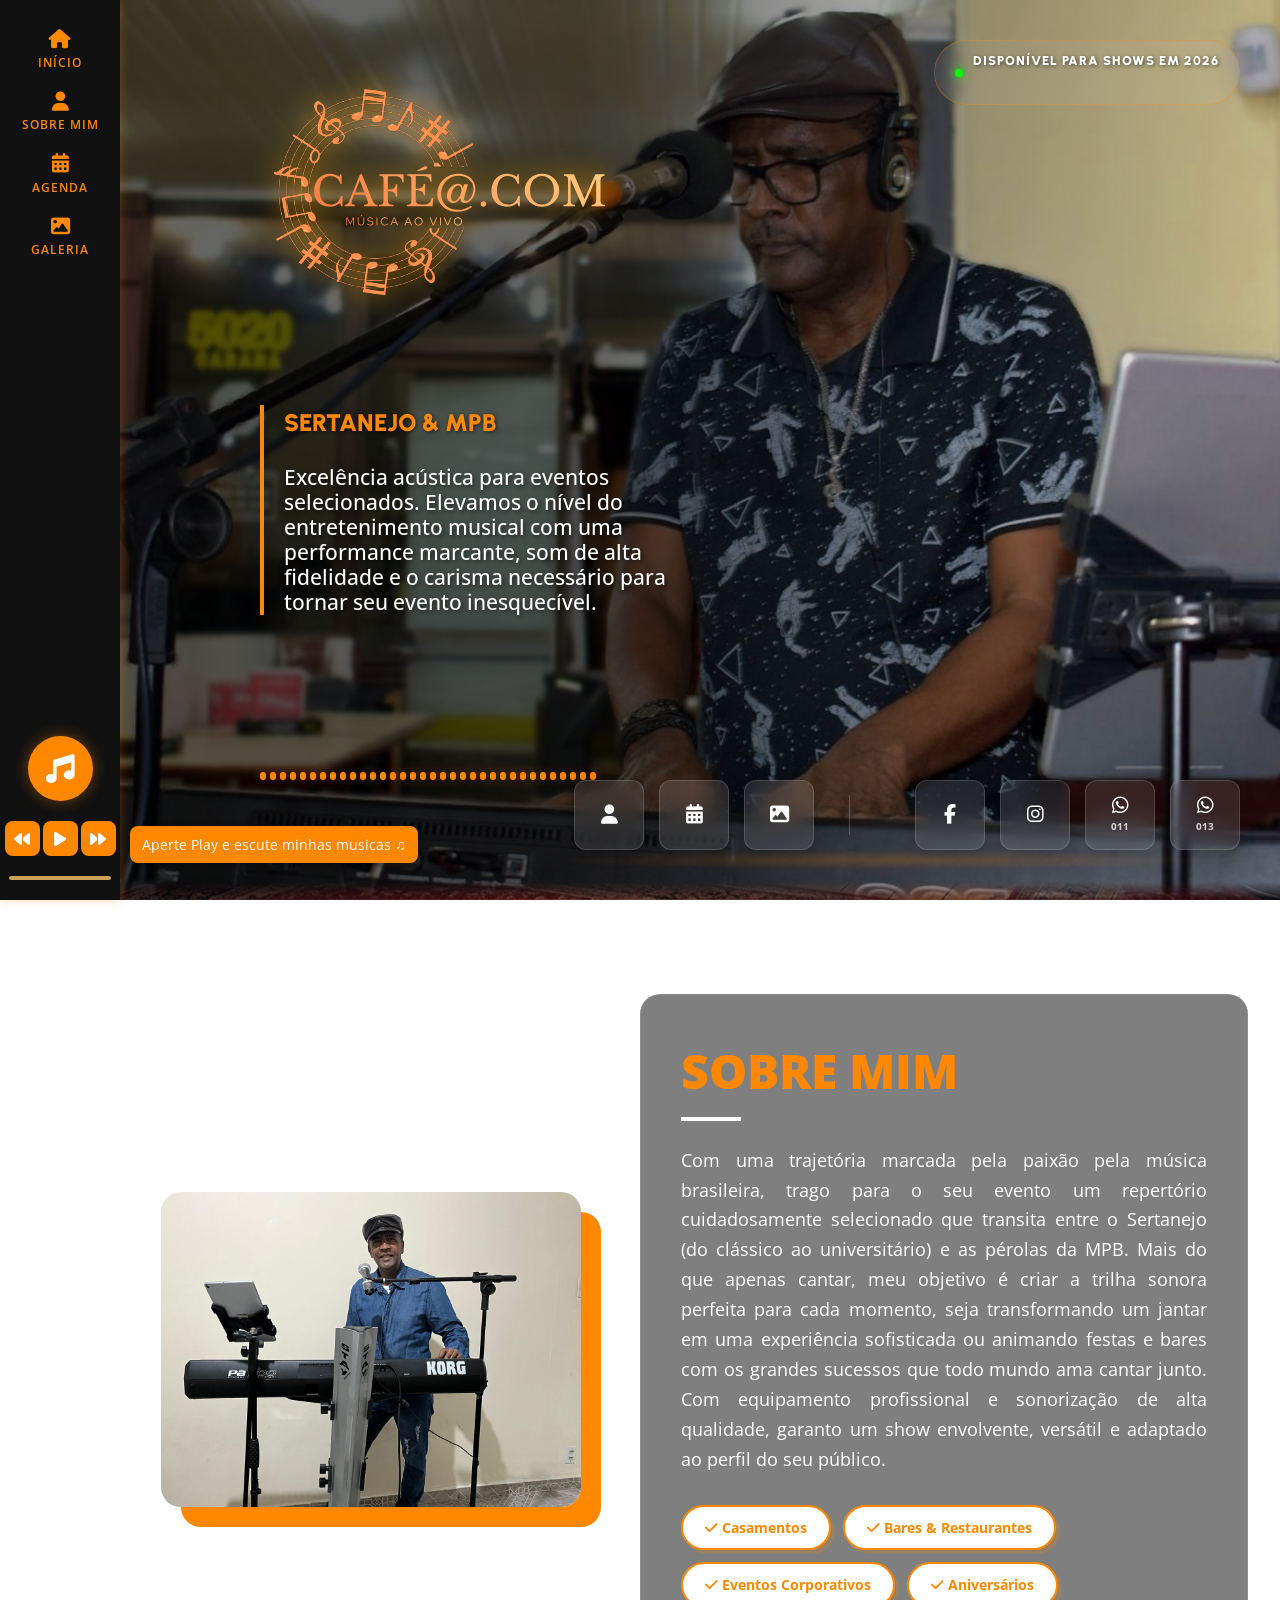
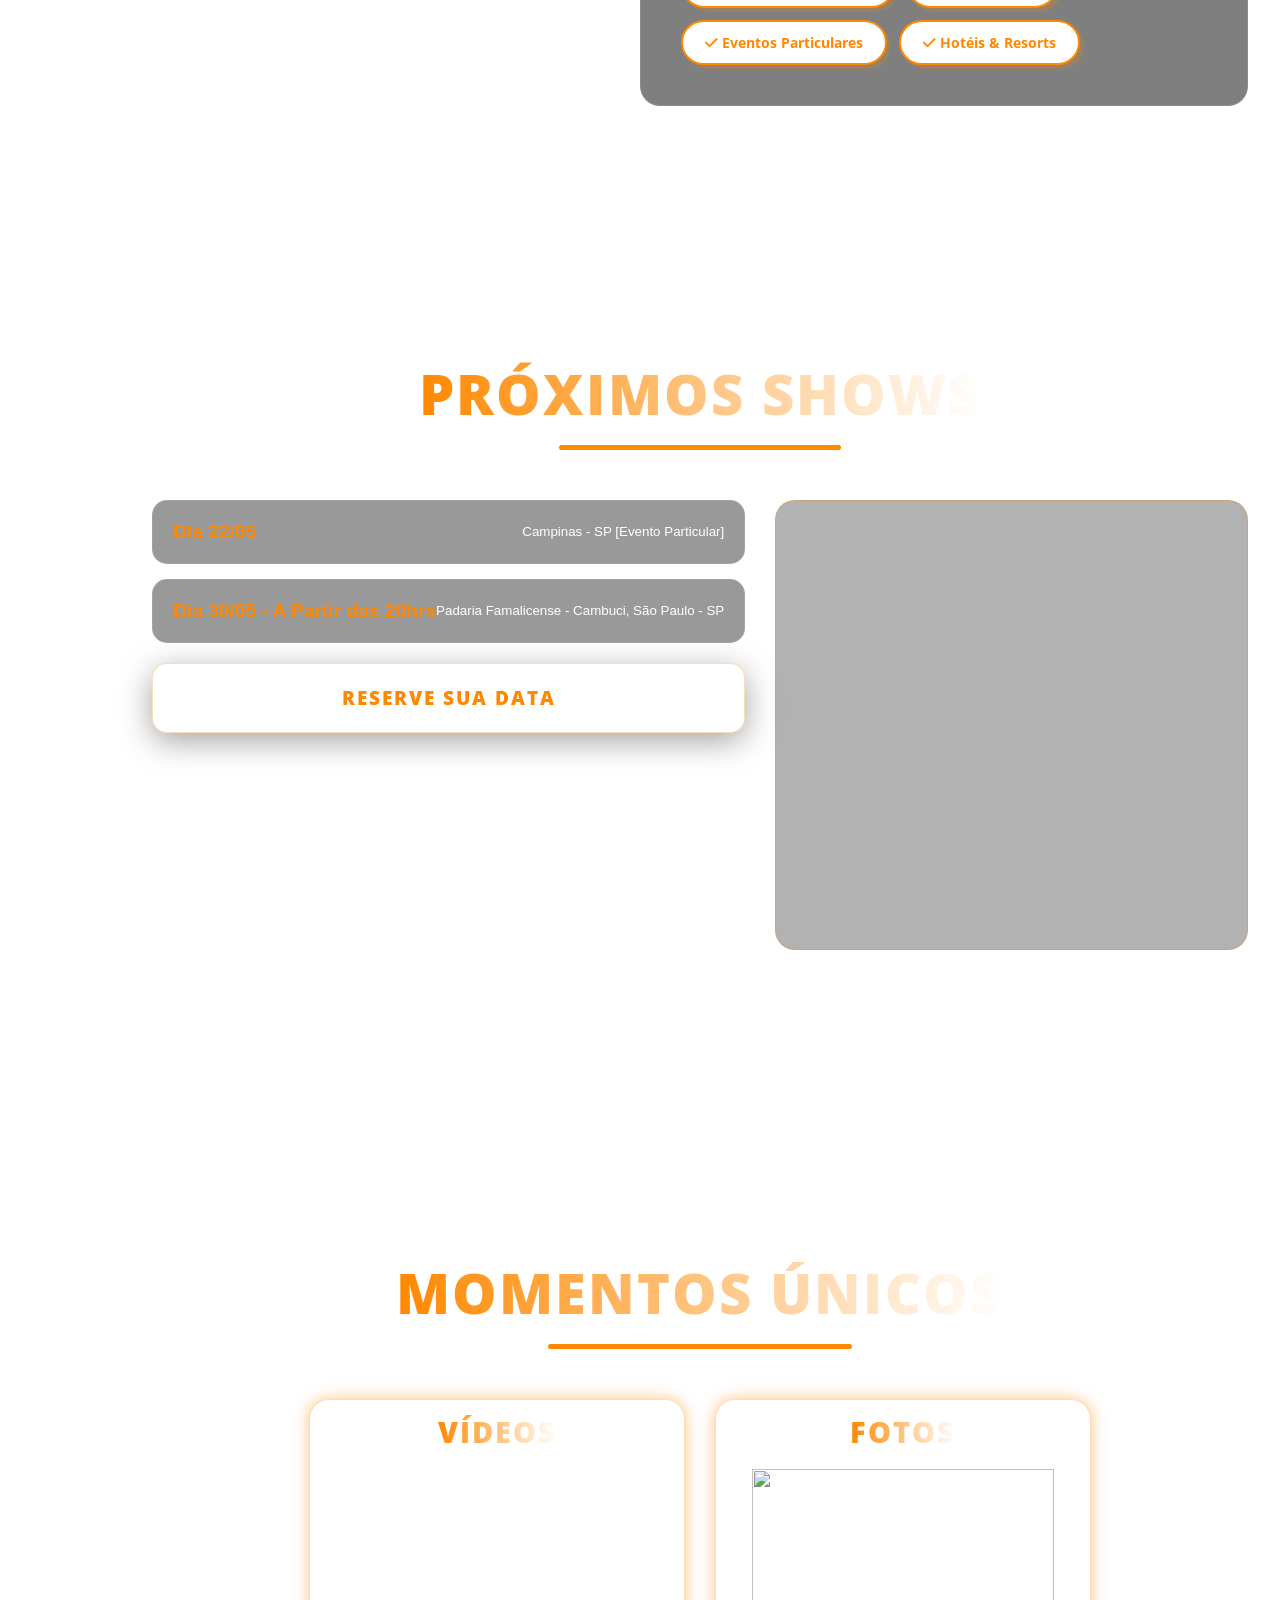
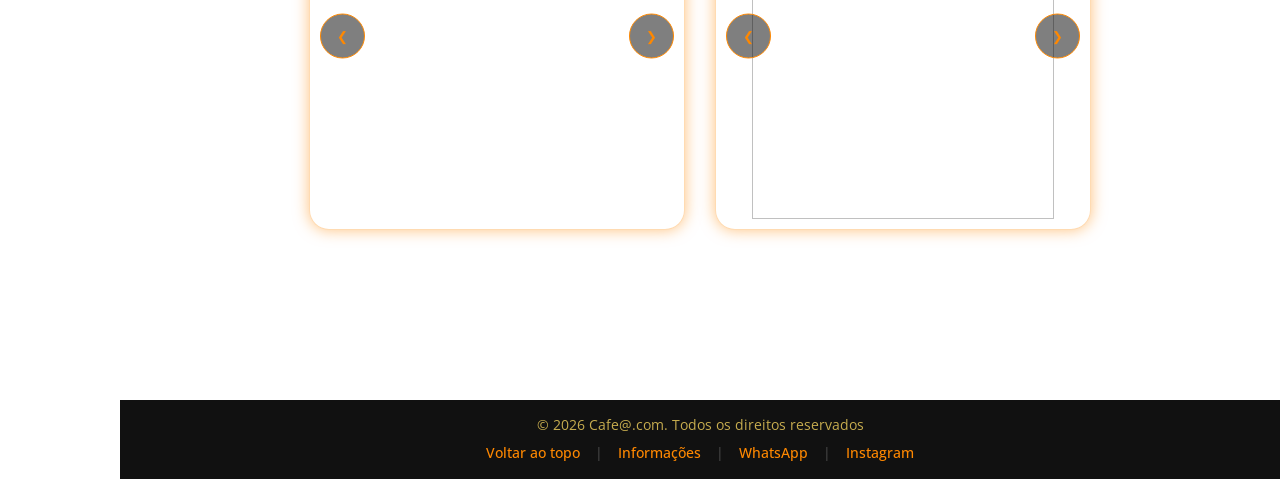
==== commit cef77892: "." ====
--- a/index.html
+++ b/index.html
@@ -248,7 +248,7 @@
       <div class="agenda-container">
         <div class="agenda-left-column">
           <div class="agenda-list">
-            <button
+            <!--<button
               class="agenda-item"
               data-link="https://www.google.com/maps/embed?pb=!1m18!1m12!1m3!1d608971.530234508!2d-46.92562680093007!3d-23.682062134922095!2m3!1f0!2f0!3f0!3m2!1i1024!2i768!4f13.1!3m3!1m2!1s0x94ce448183a461d1%3A0x9ba94b08ff335bae!2zU8OjbyBQYXVsbywgU1A!5e1!3m2!1spt-BR!2sbr!4v1778066352161!5m2!1spt-BR!2sbr"
             >
@@ -256,7 +256,7 @@
               <span class="location"
                 >São Paulo Capital - SP [Evento Particular]</span
               >
-            </button>
+            </button>-->
             <button
               class="agenda-item"
               data-link="https://www.google.com/maps/embed?pb=!1m18!1m12!1m3!1d306297.46560600505!2d-47.23304563403782!3d-22.892348903124972!2m3!1f0!2f0!3f0!3m2!1i1024!2i768!4f13.1!3m3!1m2!1s0x94c8c61de74b6325%3A0x17e53a6a2178c22a!2sCampinas%2C%20SP!5e1!3m2!1spt-BR!2sbr!4v1778066016238!5m2!1spt-BR!2sbr"
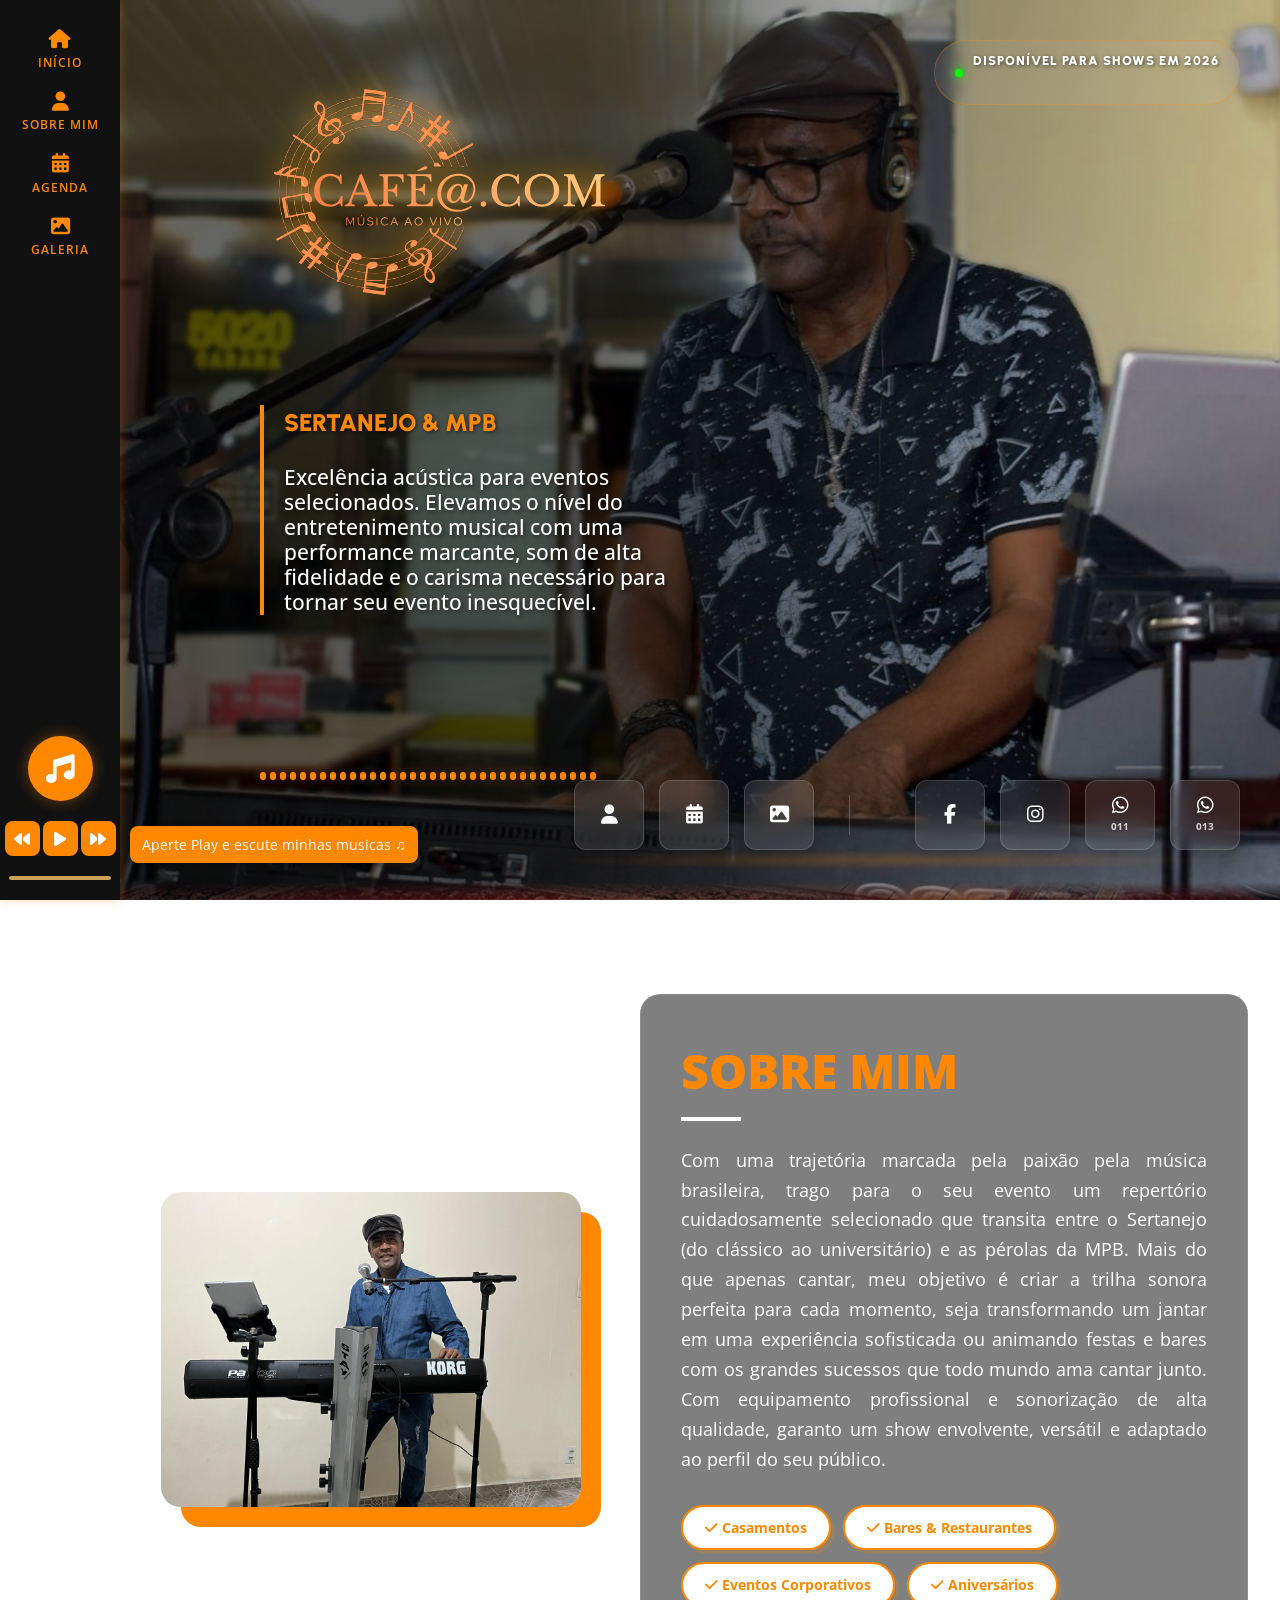
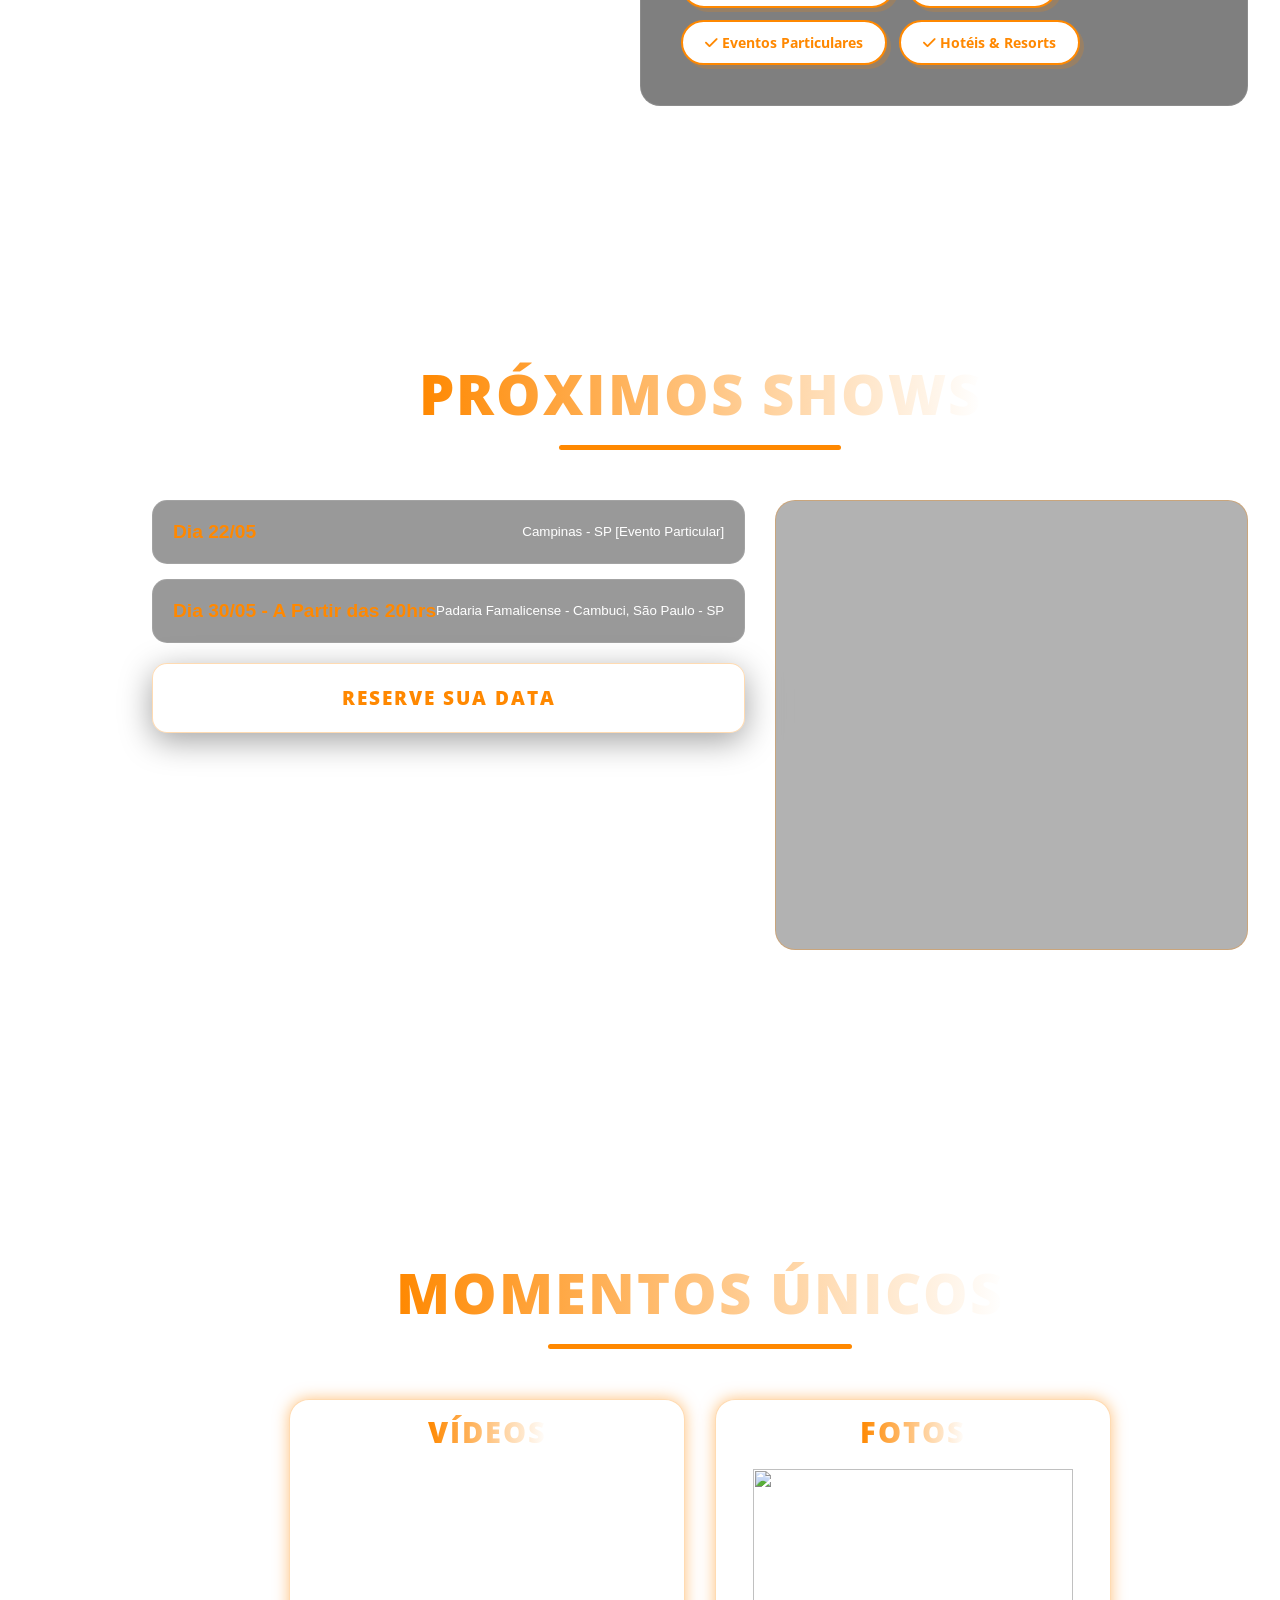
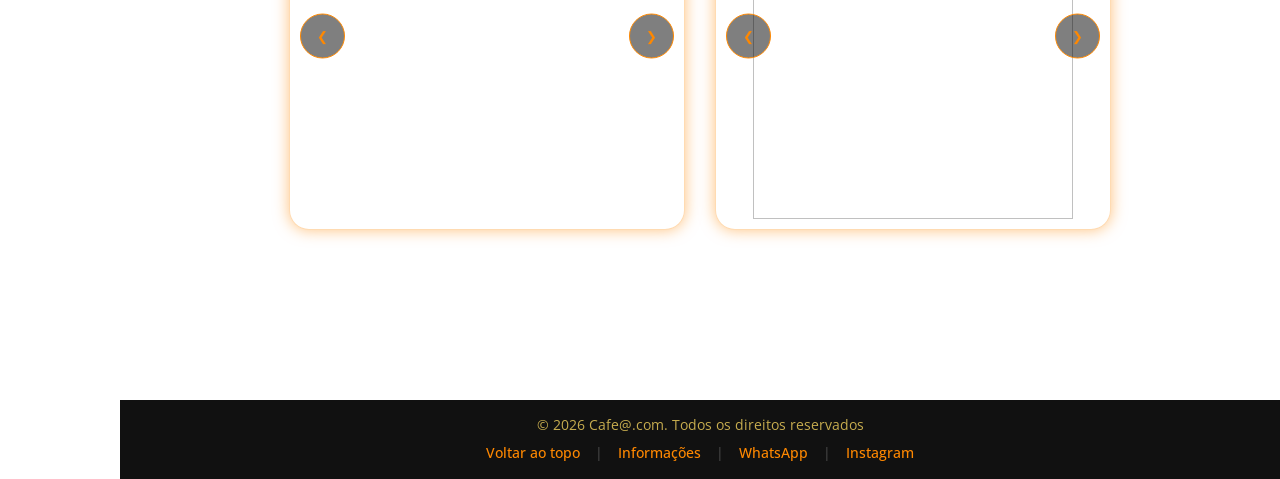
==== commit 7cd7cfa0: "att" ====
--- a/index.html
+++ b/index.html
@@ -306,6 +306,20 @@
           <div class="carrossel-track" id="track-video">
             <div class="carrossel-item video-desktop-only">
               <iframe
+                src="https://www.youtube.com/embed/Hr4y48FW62c?si=xYo8nNxWvNPnQ7_N"
+                frameborder="0"
+                allowfullscreen
+              ></iframe>
+            </div>
+            <div class="carrossel-item video-desktop-only">
+              <iframe
+                src="https://www.youtube.com/embed/CUoX97tveDM?si=kpiPtK6yHYiwMDG"
+                frameborder="0"
+                allowfullscreen
+              ></iframe>
+            </div>
+            <div class="carrossel-item video-desktop-only">
+              <iframe
                 src="https://www.youtube.com/embed/hVpp-ootDv0?si=l58WcOzMDt8F-OZq"
                 frameborder="0"
                 allowfullscreen
@@ -367,6 +381,12 @@
         <div class="carrossel-container">
           <h3>FOTOS</h3>
           <div class="carrossel-track" id="track-foto">
+            <div class="carrossel-item">
+              <img src="https://i.ibb.co/LdnP9Xqj/Whats-App-Image-2026-05-15-at-11-57-34.jpg"/>
+            </div>
+            <div class="carrossel-item">
+              <img src="https://i.ibb.co/whcBBby5/Whats-App-Image-2026-05-15-at-11-57-32.jpg"/>
+            </div>
             <div class="carrossel-item">
               <img src="https://i.ibb.co/nsH439tD/1-2.jpg" />
             </div>
